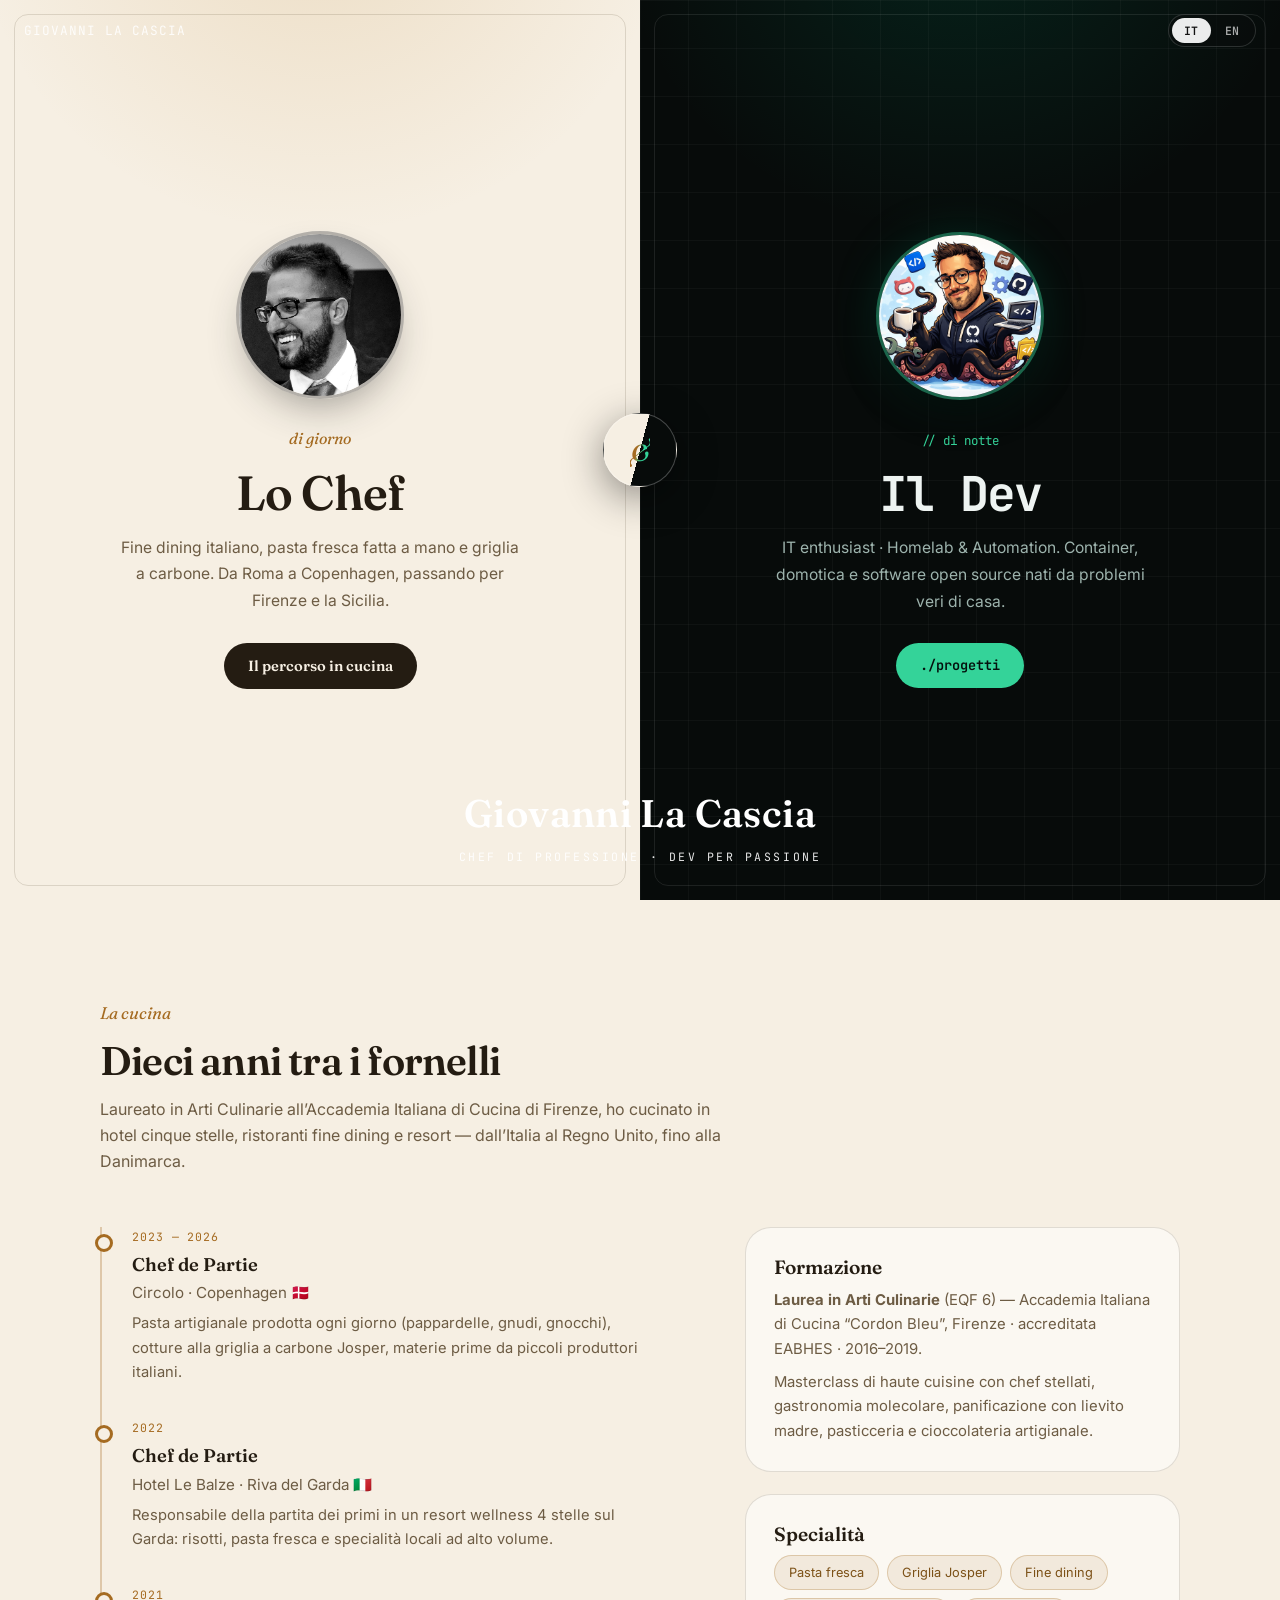
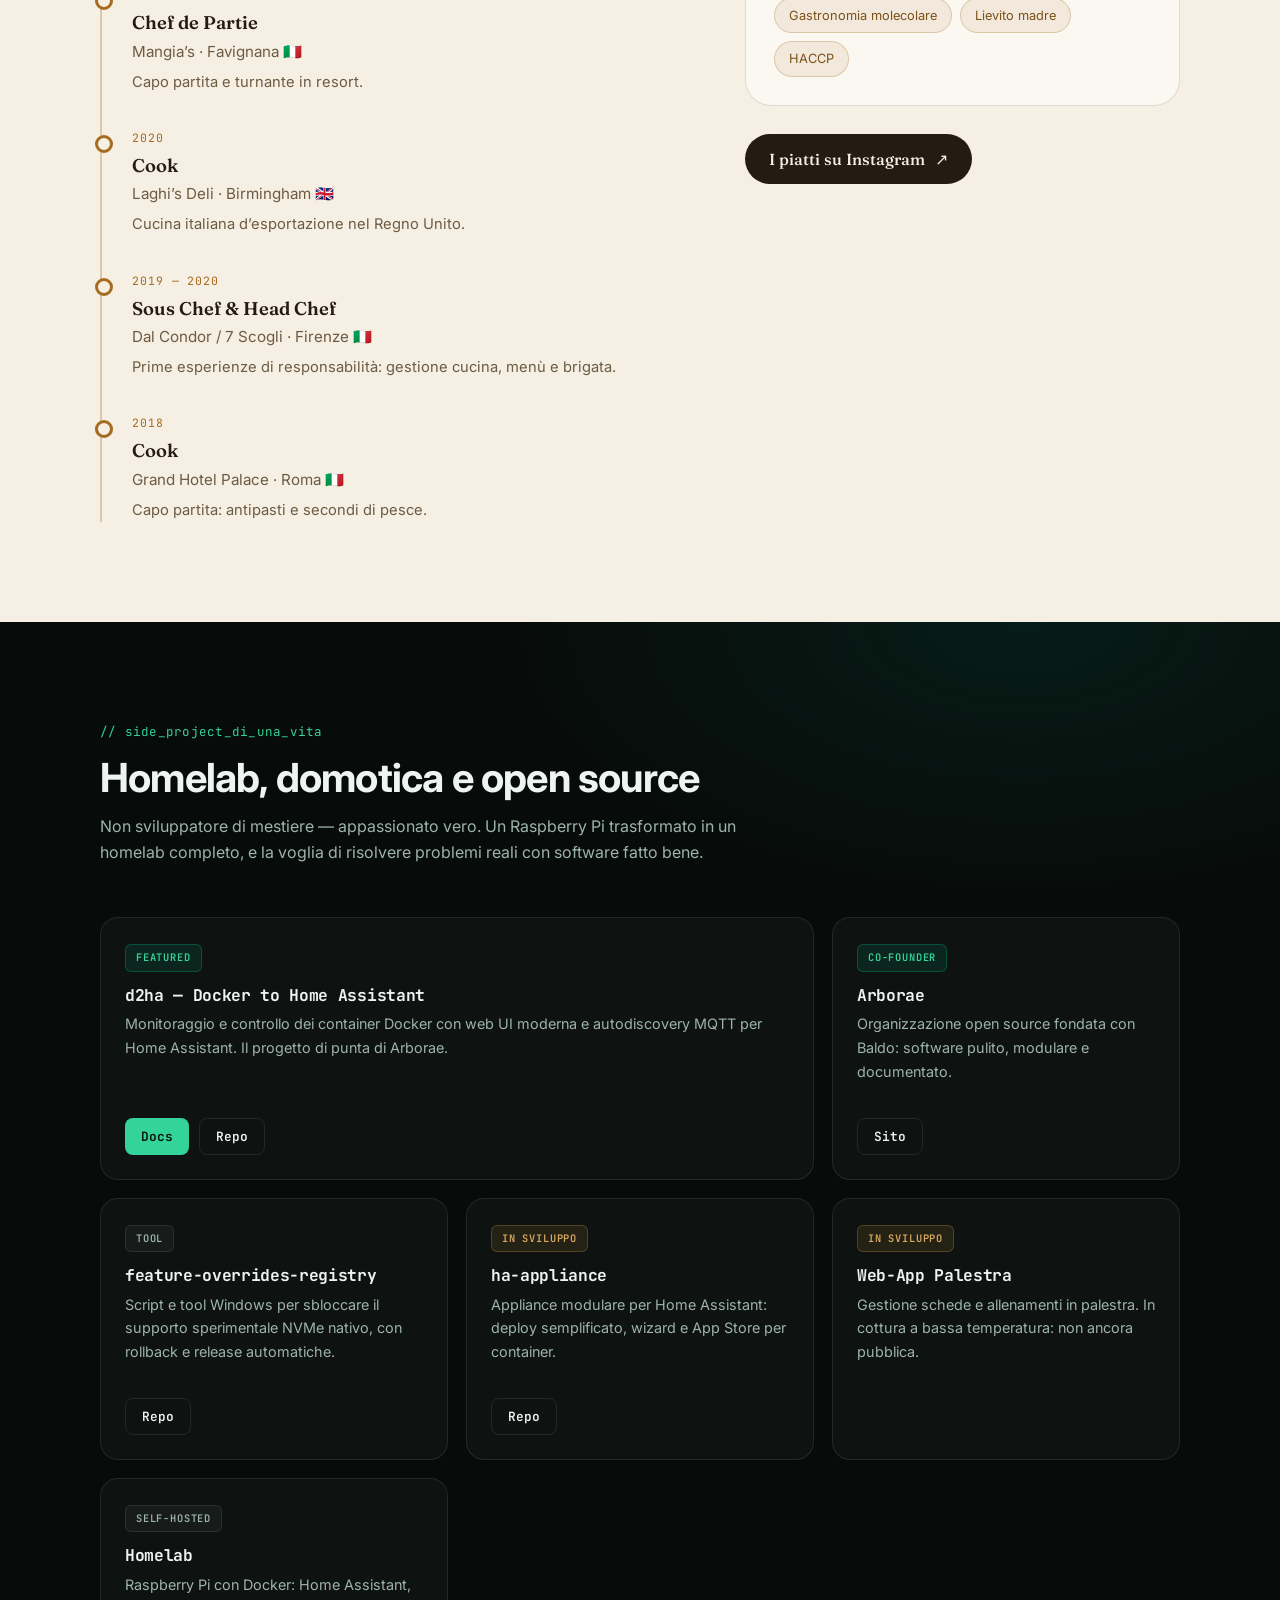
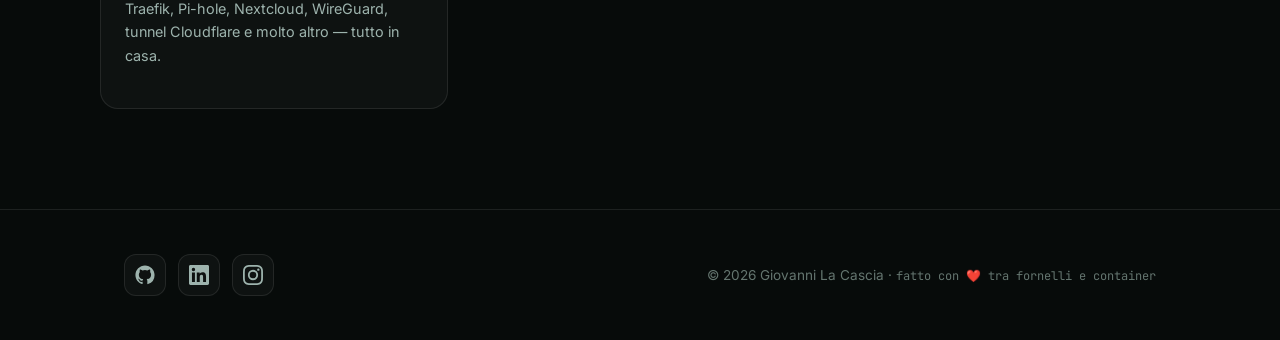
==== index.html @ 2c90cd4e "Pagina personale Chef & Dev: split-screen dual-theme, i18n IT/EN Co-Authored-By: Claude Fable 5 <nor" ====
<!doctype html>
<html lang="it">

<head>
  <meta charset="utf-8" />
  <meta name="viewport" content="width=device-width,initial-scale=1" />
  <meta name="theme-color" content="#070b0a" />
  <meta name="description"
    content="Giovanni La Cascia — Chef & IT enthusiast. Fine dining italiano di giorno, homelab e automazioni di notte." />
  <title>Giovanni La Cascia — Chef & Dev</title>

  <!-- Open Graph -->
  <meta property="og:title" content="Giovanni La Cascia — Chef & Dev" />
  <meta property="og:description" content="Fine dining italiano di giorno, homelab e automazioni di notte." />
  <meta property="og:type" content="website" />
  <meta property="og:url" content="https://giosci1994.github.io/" />

  <link rel="icon" href="assets/favicon.svg" type="image/svg+xml" />
  <link rel="preconnect" href="https://fonts.googleapis.com">
  <link rel="preconnect" href="https://fonts.gstatic.com" crossorigin>
  <link
    href="https://fonts.googleapis.com/css2?family=Fraunces:ital,wght@0,500;0,600;1,400;1,500&family=Inter:wght@400;500;600&family=JetBrains+Mono:wght@400;600;700&display=swap"
    rel="stylesheet">
  <link rel="stylesheet" href="style.css" />
</head>

<body>
  <header class="topbar">
    <span class="name">Giovanni La Cascia</span>
    <div class="lang-switch" role="group" aria-label="Language">
      <button id="lang-it" class="active" aria-label="Italiano">IT</button>
      <button id="lang-en" aria-label="English">EN</button>
    </div>
  </header>

  <!-- ============ Hero split ============ -->
  <section class="split" id="top">
    <div class="side side-chef">
      <div class="side-inner">
        <span class="side-name-mobile">Giovanni La Cascia</span>
        <img class="portrait" src="assets/giovanni-chef.png" alt="Giovanni La Cascia — chef" width="168"
          height="168" />
        <span class="side-kicker" data-i18n="chef.kicker">di giorno</span>
        <h2 data-i18n="chef.title">Lo Chef</h2>
        <p class="tagline" data-i18n="chef.tagline">
          Fine dining italiano, pasta fresca fatta a mano e griglia a carbone.
          Da Roma a Copenhagen, passando per Firenze e la Sicilia.
        </p>
        <a class="side-btn" href="#chef" data-i18n="chef.cta">Il percorso in cucina</a>
      </div>
    </div>

    <div class="side side-dev">
      <div class="side-inner">
        <span class="side-name-mobile">Giovanni La Cascia</span>
        <img class="portrait" src="assets/giovanni-dev.png" alt="Avatar dev di Giovanni La Cascia" width="168"
          height="168" />
        <span class="side-kicker" data-i18n="dev.kicker">// di notte</span>
        <h2 data-i18n="dev.title">Il Dev</h2>
        <p class="tagline" data-i18n="dev.tagline">
          IT enthusiast · Homelab &amp; Automation. Container, domotica e
          software open source nati da problemi veri di casa.
        </p>
        <a class="side-btn" href="#dev" data-i18n="dev.cta">./progetti</a>
      </div>
    </div>

    <div class="hero-center" aria-hidden="true">
      <div class="amp"><span>&amp;</span></div>
    </div>

    <div class="hero-name" aria-hidden="true">
      <span class="full">Giovanni La Cascia</span>
      <span class="sub" data-i18n="hero.sub">chef di professione · dev per passione</span>
    </div>
  </section>

  <!-- ============ Chef section ============ -->
  <section id="chef" class="chef-zone">
    <div class="container section">
      <div class="section-head reveal">
        <span class="chef-kicker" data-i18n="chef.s.kicker">La cucina</span>
        <h2 data-i18n="chef.s.title">Dieci anni tra i fornelli</h2>
        <p data-i18n="chef.s.lead">
          Laureato in Arti Culinarie all’Accademia Italiana di Cucina di Firenze, ho
          cucinato in hotel cinque stelle, ristoranti fine dining e resort — dall’Italia
          al Regno Unito, fino alla Danimarca.
        </p>
      </div>

      <div class="chef-grid">
        <ol class="timeline">
          <li class="reveal">
            <span class="t-period">2023 — 2026</span>
            <div class="t-role">Chef de Partie</div>
            <div class="t-place">Circolo · Copenhagen 🇩🇰</div>
            <p class="t-desc" data-i18n="chef.t1">
              Pasta artigianale prodotta ogni giorno (pappardelle, gnudi, gnocchi), cotture
              alla griglia a carbone Josper, materie prime da piccoli produttori italiani.
            </p>
          </li>
          <li class="reveal">
            <span class="t-period">2022</span>
            <div class="t-role">Chef de Partie</div>
            <div class="t-place">Hotel Le Balze · Riva del Garda 🇮🇹</div>
            <p class="t-desc" data-i18n="chef.t2">
              Responsabile della partita dei primi in un resort wellness 4 stelle sul Garda:
              risotti, pasta fresca e specialità locali ad alto volume.
            </p>
          </li>
          <li class="reveal">
            <span class="t-period">2021</span>
            <div class="t-role">Chef de Partie</div>
            <div class="t-place">Mangia’s · Favignana 🇮🇹</div>
            <p class="t-desc" data-i18n="chef.t3">Capo partita e turnante in resort.</p>
          </li>
          <li class="reveal">
            <span class="t-period">2020</span>
            <div class="t-role">Cook</div>
            <div class="t-place">Laghi’s Deli · Birmingham 🇬🇧</div>
            <p class="t-desc" data-i18n="chef.t4">Cucina italiana d’esportazione nel Regno Unito.</p>
          </li>
          <li class="reveal">
            <span class="t-period">2019 — 2020</span>
            <div class="t-role">Sous Chef &amp; Head Chef</div>
            <div class="t-place">Dal Condor / 7 Scogli · Firenze 🇮🇹</div>
            <p class="t-desc" data-i18n="chef.t5">
              Prime esperienze di responsabilità: gestione cucina, menù e brigata.
            </p>
          </li>
          <li class="reveal">
            <span class="t-period">2018</span>
            <div class="t-role">Cook</div>
            <div class="t-place">Grand Hotel Palace · Roma 🇮🇹</div>
            <p class="t-desc" data-i18n="chef.t6">Capo partita: antipasti e secondi di pesce.</p>
          </li>
        </ol>

        <div class="chef-aside">
          <div class="chef-card reveal">
            <h3 data-i18n="chef.edu.title">Formazione</h3>
            <p data-i18n="chef.edu.p1">
              <strong>Laurea in Arti Culinarie</strong> (EQF 6) — Accademia Italiana di
              Cucina “Cordon Bleu”, Firenze · accreditata EABHES · 2016–2019.
            </p>
            <p data-i18n="chef.edu.p2">
              Masterclass di haute cuisine con chef stellati, gastronomia molecolare,
              panificazione con lievito madre, pasticceria e cioccolateria artigianale.
            </p>
          </div>

          <div class="chef-card reveal">
            <h3 data-i18n="chef.spec.title">Specialità</h3>
            <div class="chef-chips">
              <span class="chip" data-i18n="chef.c1">Pasta fresca</span>
              <span class="chip" data-i18n="chef.c2">Griglia Josper</span>
              <span class="chip" data-i18n="chef.c3">Fine dining</span>
              <span class="chip" data-i18n="chef.c4">Gastronomia molecolare</span>
              <span class="chip" data-i18n="chef.c5">Lievito madre</span>
              <span class="chip" data-i18n="chef.c6">HACCP</span>
            </div>
          </div>

          <a class="chef-cta reveal" href="https://www.instagram.com/giovannilacascia/" target="_blank"
            rel="noreferrer">
            <span data-i18n="chef.ig">I piatti su Instagram</span> ↗
          </a>
        </div>
      </div>
    </div>
  </section>

  <!-- ============ Dev section ============ -->
  <section id="dev" class="dev-zone">
    <div class="container section">
      <div class="section-head reveal">
        <span class="dev-kicker">// side_project_di_una_vita</span>
        <h2 data-i18n="dev.s.title">Homelab, domotica e open source</h2>
        <p data-i18n="dev.s.lead">
          Non sviluppatore di mestiere — appassionato vero. Un Raspberry Pi trasformato
          in un homelab completo, e la voglia di risolvere problemi reali con software
          fatto bene.
        </p>
      </div>

      <div class="projects">
        <article class="proj featured reveal">
          <div>
            <span class="p-badge green">Featured</span>
            <h3>d2ha — Docker to Home Assistant</h3>
            <p data-i18n="dev.p1">
              Monitoraggio e controllo dei container Docker con web UI moderna e
              autodiscovery MQTT per Home Assistant. Il progetto di punta di Arborae.
            </p>
          </div>
          <div class="proj-links">
            <a class="dev-btn solid" href="https://arborae.github.io/docker2homeassistant/" target="_blank"
              rel="noreferrer">Docs</a>
            <a class="dev-btn line" href="https://github.com/arborae/docker2homeassistant" target="_blank"
              rel="noreferrer">Repo</a>
          </div>
        </article>

        <article class="proj reveal">
          <div>
            <span class="p-badge green">Co-founder</span>
            <h3>Arborae</h3>
            <p data-i18n="dev.p2">
              Organizzazione open source fondata con Baldo: software pulito, modulare
              e documentato.
            </p>
          </div>
          <div class="proj-links">
            <a class="dev-btn line" href="https://arborae.github.io/" target="_blank" rel="noreferrer">Sito</a>
          </div>
        </article>

        <article class="proj reveal">
          <div>
            <span class="p-badge grey">Tool</span>
            <h3>feature-overrides-registry</h3>
            <p data-i18n="dev.p3">
              Script e tool Windows per sbloccare il supporto sperimentale NVMe nativo,
              con rollback e release automatiche.
            </p>
          </div>
          <div class="proj-links">
            <a class="dev-btn line" href="https://github.com/giosci1994/feature-overrides-registry" target="_blank"
              rel="noreferrer">Repo</a>
          </div>
        </article>

        <article class="proj reveal">
          <div>
            <span class="p-badge wip" data-i18n="dev.wip">In sviluppo</span>
            <h3>ha-appliance</h3>
            <p data-i18n="dev.p4">
              Appliance modulare per Home Assistant: deploy semplificato, wizard e App
              Store per container.
            </p>
          </div>
          <div class="proj-links">
            <a class="dev-btn line" href="https://github.com/arborae/ha-appliance" target="_blank"
              rel="noreferrer">Repo</a>
          </div>
        </article>

        <article class="proj reveal">
          <div>
            <span class="p-badge wip" data-i18n="dev.wip2">In sviluppo</span>
            <h3 data-i18n="dev.p5.title">Web-App Palestra</h3>
            <p data-i18n="dev.p5">
              Gestione schede e allenamenti in palestra. In cottura a bassa temperatura:
              non ancora pubblica.
            </p>
          </div>
        </article>

        <article class="proj reveal">
          <div>
            <span class="p-badge grey">Self-hosted</span>
            <h3>Homelab</h3>
            <p data-i18n="dev.p6">
              Raspberry Pi con Docker: Home Assistant, Traefik, Pi-hole, Nextcloud,
              WireGuard, tunnel Cloudflare e molto altro — tutto in casa.
            </p>
          </div>
        </article>
      </div>
    </div>
  </section>

  <!-- ============ Footer ============ -->
  <footer class="footer">
    <div class="container footer-inner">
      <div class="socials">
        <a class="social" href="https://github.com/giosci1994" target="_blank" rel="noreferrer" aria-label="GitHub">
          <svg viewBox="0 0 24 24" xmlns="http://www.w3.org/2000/svg">
            <path
              d="M12 .5C5.65.5.5 5.65.5 12c0 5.08 3.29 9.39 7.86 10.91.58.11.79-.25.79-.55 0-.27-.01-1.17-.02-2.12-3.2.7-3.88-1.36-3.88-1.36-.52-1.33-1.28-1.68-1.28-1.68-1.04-.71.08-.7.08-.7 1.15.08 1.76 1.18 1.76 1.18 1.03 1.76 2.69 1.25 3.35.96.1-.75.4-1.25.72-1.54-2.55-.29-5.24-1.28-5.24-5.68 0-1.26.45-2.28 1.18-3.09-.12-.29-.51-1.46.11-3.05 0 0 .96-.31 3.16 1.18a11 11 0 0 1 5.76 0c2.19-1.49 3.15-1.18 3.15-1.18.63 1.59.23 2.76.12 3.05.74.81 1.18 1.83 1.18 3.09 0 4.41-2.69 5.38-5.26 5.66.41.36.78 1.06.78 2.14 0 1.55-.01 2.79-.01 3.17 0 .31.21.67.8.55A11.51 11.51 0 0 0 23.5 12C23.5 5.65 18.35.5 12 .5Z" />
          </svg>
        </a>
        <a class="social" href="https://www.linkedin.com/in/giovannilacascia/" target="_blank" rel="noreferrer"
          aria-label="LinkedIn">
          <svg viewBox="0 0 24 24" xmlns="http://www.w3.org/2000/svg">
            <path
              d="M20.45 20.45h-3.55v-5.57c0-1.33-.03-3.04-1.85-3.04-1.86 0-2.14 1.45-2.14 2.94v5.67H9.35V9h3.41v1.56h.05c.48-.9 1.64-1.85 3.37-1.85 3.6 0 4.27 2.37 4.27 5.46v6.28ZM5.34 7.43a2.06 2.06 0 1 1 0-4.12 2.06 2.06 0 0 1 0 4.12ZM7.12 20.45H3.56V9h3.56v11.45ZM22.22 0H1.77C.79 0 0 .77 0 1.72v20.55C0 23.23.79 24 1.77 24h20.45c.98 0 1.78-.77 1.78-1.73V1.72C24 .77 23.2 0 22.22 0Z" />
          </svg>
        </a>
        <a class="social" href="https://www.instagram.com/giovannilacascia/" target="_blank" rel="noreferrer"
          aria-label="Instagram">
          <svg viewBox="0 0 24 24" xmlns="http://www.w3.org/2000/svg">
            <path
              d="M12 2.16c3.2 0 3.58.01 4.85.07 1.17.05 1.8.25 2.23.41.56.22.96.48 1.38.9.42.42.68.82.9 1.38.16.42.36 1.06.41 2.23.06 1.27.07 1.65.07 4.85s-.01 3.58-.07 4.85c-.05 1.17-.25 1.8-.41 2.23-.22.56-.48.96-.9 1.38-.42.42-.82.68-1.38.9-.42.16-1.06.36-2.23.41-1.27.06-1.65.07-4.85.07s-3.58-.01-4.85-.07c-1.17-.05-1.8-.25-2.23-.41a3.72 3.72 0 0 1-1.38-.9 3.72 3.72 0 0 1-.9-1.38c-.16-.42-.36-1.06-.41-2.23-.06-1.27-.07-1.65-.07-4.85s.01-3.58.07-4.85c.05-1.17.25-1.8.41-2.23.22-.56.48-.96.9-1.38.42-.42.82-.68 1.38-.9.42-.16 1.06-.36 2.23-.41 1.27-.06 1.65-.07 4.85-.07M12 0C8.74 0 8.33.01 7.05.07 5.78.13 4.9.33 4.14.63a5.88 5.88 0 0 0-2.13 1.38A5.88 5.88 0 0 0 .63 4.14C.33 4.9.13 5.78.07 7.05.01 8.33 0 8.74 0 12s.01 3.67.07 4.95c.06 1.27.26 2.15.56 2.91.31.79.72 1.46 1.38 2.13a5.88 5.88 0 0 0 2.13 1.38c.76.3 1.64.5 2.91.56C8.33 23.99 8.74 24 12 24s3.67-.01 4.95-.07c1.27-.06 2.15-.26 2.91-.56a5.88 5.88 0 0 0 2.13-1.38 5.88 5.88 0 0 0 1.38-2.13c.3-.76.5-1.64.56-2.91.06-1.28.07-1.69.07-4.95s-.01-3.67-.07-4.95c-.06-1.27-.26-2.15-.56-2.91a5.88 5.88 0 0 0-1.38-2.13A5.88 5.88 0 0 0 19.86.63c-.76-.3-1.64-.5-2.91-.56C15.67.01 15.26 0 12 0Zm0 5.84a6.16 6.16 0 1 0 0 12.32 6.16 6.16 0 0 0 0-12.32ZM12 16a4 4 0 1 1 0-8 4 4 0 0 1 0 8Zm7.85-10.4a1.44 1.44 0 1 1-2.88 0 1.44 1.44 0 0 1 2.88 0Z" />
          </svg>
        </a>
      </div>
      <div class="footer-note">
        <span>© <span id="year">2026</span> Giovanni La Cascia · </span>
        <span class="mono" data-i18n="footer.note">fatto con ❤️ tra fornelli e container</span>
      </div>
    </div>
  </footer>

  <script>
    // ---------- i18n ----------
    const I18N = {
      it: {
        'chef.kicker': 'di giorno',
        'chef.title': 'Lo Chef',
        'chef.tagline': 'Fine dining italiano, pasta fresca fatta a mano e griglia a carbone. Da Roma a Copenhagen, passando per Firenze e la Sicilia.',
        'chef.cta': 'Il percorso in cucina',
        'dev.kicker': '// di notte',
        'dev.title': 'Il Dev',
        'dev.tagline': 'IT enthusiast · Homelab & Automation. Container, domotica e software open source nati da problemi veri di casa.',
        'dev.cta': './progetti',
        'hero.sub': 'chef di professione · dev per passione',
        'chef.s.kicker': 'La cucina',
        'chef.s.title': 'Dieci anni tra i fornelli',
        'chef.s.lead': 'Laureato in Arti Culinarie all’Accademia Italiana di Cucina di Firenze, ho cucinato in hotel cinque stelle, ristoranti fine dining e resort — dall’Italia al Regno Unito, fino alla Danimarca.',
        'chef.t1': 'Pasta artigianale prodotta ogni giorno (pappardelle, gnudi, gnocchi), cotture alla griglia a carbone Josper, materie prime da piccoli produttori italiani.',
        'chef.t2': 'Responsabile della partita dei primi in un resort wellness 4 stelle sul Garda: risotti, pasta fresca e specialità locali ad alto volume.',
        'chef.t3': 'Capo partita e turnante in resort.',
        'chef.t4': 'Cucina italiana d’esportazione nel Regno Unito.',
        'chef.t5': 'Prime esperienze di responsabilità: gestione cucina, menù e brigata.',
        'chef.t6': 'Capo partita: antipasti e secondi di pesce.',
        'chef.edu.title': 'Formazione',
        'chef.edu.p1': '<strong>Laurea in Arti Culinarie</strong> (EQF 6) — Accademia Italiana di Cucina “Cordon Bleu”, Firenze · accreditata EABHES · 2016–2019.',
        'chef.edu.p2': 'Masterclass di haute cuisine con chef stellati, gastronomia molecolare, panificazione con lievito madre, pasticceria e cioccolateria artigianale.',
        'chef.spec.title': 'Specialità',
        'chef.c1': 'Pasta fresca', 'chef.c2': 'Griglia Josper', 'chef.c3': 'Fine dining',
        'chef.c4': 'Gastronomia molecolare', 'chef.c5': 'Lievito madre', 'chef.c6': 'HACCP',
        'chef.ig': 'I piatti su Instagram',
        'dev.s.title': 'Homelab, domotica e open source',
        'dev.s.lead': 'Non sviluppatore di mestiere — appassionato vero. Un Raspberry Pi trasformato in un homelab completo, e la voglia di risolvere problemi reali con software fatto bene.',
        'dev.p1': 'Monitoraggio e controllo dei container Docker con web UI moderna e autodiscovery MQTT per Home Assistant. Il progetto di punta di Arborae.',
        'dev.p2': 'Organizzazione open source fondata con Baldo: software pulito, modulare e documentato.',
        'dev.p3': 'Script e tool Windows per sbloccare il supporto sperimentale NVMe nativo, con rollback e release automatiche.',
        'dev.p4': 'Appliance modulare per Home Assistant: deploy semplificato, wizard e App Store per container.',
        'dev.wip': 'In sviluppo', 'dev.wip2': 'In sviluppo',
        'dev.p5.title': 'Web-App Palestra',
        'dev.p5': 'Gestione schede e allenamenti in palestra. In cottura a bassa temperatura: non ancora pubblica.',
        'dev.p6': 'Raspberry Pi con Docker: Home Assistant, Traefik, Pi-hole, Nextcloud, WireGuard, tunnel Cloudflare e molto altro — tutto in casa.',
        'footer.note': 'fatto con ❤️ tra fornelli e container',
        '_meta.title': 'Giovanni La Cascia — Chef & Dev',
        '_meta.desc': 'Giovanni La Cascia — Chef & IT enthusiast. Fine dining italiano di giorno, homelab e automazioni di notte.'
      },
      en: {
        'chef.kicker': 'by day',
        'chef.title': 'The Chef',
        'chef.tagline': 'Italian fine dining, handmade fresh pasta and charcoal grilling. From Rome to Copenhagen, via Florence and Sicily.',
        'chef.cta': 'My journey in the kitchen',
        'dev.kicker': '// by night',
        'dev.title': 'The Dev',
        'dev.tagline': 'IT enthusiast · Homelab & Automation. Containers, home automation and open-source software born from real household problems.',
        'dev.cta': './projects',
        'hero.sub': 'chef by trade · dev by passion',
        'chef.s.kicker': 'The kitchen',
        'chef.s.title': 'Ten years behind the stove',
        'chef.s.lead': 'With a Bachelor’s in Culinary Arts from the Italian Culinary Academy in Florence, I have cooked in five-star hotels, fine dining restaurants and resorts — across Italy, the UK and Denmark.',
        'chef.t1': 'Artisanal pasta made daily (pappardelle, gnudi, gnocchi), Josper charcoal grill cooking, ingredients from small Italian producers.',
        'chef.t2': 'Ran the primi piatti station at a 4-star wellness resort on Lake Garda: risottos, fresh pasta and local specialities at high volume.',
        'chef.t3': 'Chef de partie and tournant at a resort.',
        'chef.t4': 'Italian cuisine abroad, in the UK.',
        'chef.t5': 'First leadership roles: running the kitchen, menus and brigade.',
        'chef.t6': 'Station chef: appetizers and fish mains.',
        'chef.edu.title': 'Education',
        'chef.edu.p1': '<strong>Bachelor’s Degree in Culinary Arts</strong> (EQF 6) — Italian Culinary Academy “Cordon Bleu”, Florence · EABHES accredited · 2016–2019.',
        'chef.edu.p2': 'Haute cuisine masterclasses with Michelin-starred chefs, molecular gastronomy, sourdough baking, pastry and artisanal chocolaterie.',
        'chef.spec.title': 'Specialities',
        'chef.c1': 'Fresh pasta', 'chef.c2': 'Josper grill', 'chef.c3': 'Fine dining',
        'chef.c4': 'Molecular gastronomy', 'chef.c5': 'Sourdough', 'chef.c6': 'HACCP',
        'chef.ig': 'My dishes on Instagram',
        'dev.s.title': 'Homelab, home automation & open source',
        'dev.s.lead': 'Not a developer by trade — a true enthusiast. A Raspberry Pi turned into a full homelab, and the urge to solve real problems with well-crafted software.',
        'dev.p1': 'Monitor and control Docker containers with a modern web UI and MQTT autodiscovery for Home Assistant. Arborae’s flagship project.',
        'dev.p2': 'Open-source organization founded with Baldo: clean, modular, documented software.',
        'dev.p3': 'Windows scripts and tools to unlock experimental native NVMe support, with rollback and automated releases.',
        'dev.p4': 'Modular appliance for Home Assistant: simplified deploys, wizards and a container App Store.',
        'dev.wip': 'In progress', 'dev.wip2': 'In progress',
        'dev.p5.title': 'Gym Web-App',
        'dev.p5': 'Workout plans and training management. Slow-cooking sous-vide: not public yet.',
        'dev.p6': 'Raspberry Pi running Docker: Home Assistant, Traefik, Pi-hole, Nextcloud, WireGuard, Cloudflare tunnels and much more — all self-hosted.',
        'footer.note': 'made with ❤️ between stoves and containers',
        '_meta.title': 'Giovanni La Cascia — Chef & Dev',
        '_meta.desc': 'Giovanni La Cascia — Chef & IT enthusiast. Italian fine dining by day, homelab and automation by night.'
      }
    };

    const htmlKeys = new Set(['chef.edu.p1', 'chef.edu.p2']);

    function setLang(lang) {
      const dict = I18N[lang] || I18N.it;
      document.documentElement.lang = lang;
      document.querySelectorAll('[data-i18n]').forEach(el => {
        const key = el.getAttribute('data-i18n');
        if (!(key in dict)) return;
        if (htmlKeys.has(key)) el.innerHTML = dict[key];
        else el.textContent = dict[key];
      });
      document.title = dict['_meta.title'];
      const md = document.querySelector('meta[name="description"]');
      if (md) md.setAttribute('content', dict['_meta.desc']);
      document.getElementById('lang-it').classList.toggle('active', lang === 'it');
      document.getElementById('lang-en').classList.toggle('active', lang === 'en');
      try { localStorage.setItem('lang', lang); } catch (e) { }
    }

    document.getElementById('lang-it').addEventListener('click', () => setLang('it'));
    document.getElementById('lang-en').addEventListener('click', () => setLang('en'));

    let saved = null;
    try { saved = localStorage.getItem('lang'); } catch (e) { }
    if (saved === 'en') setLang('en');

    // ---------- misc ----------
    document.getElementById('year').textContent = new Date().getFullYear();

    const reduceMotion = window.matchMedia('(prefers-reduced-motion: reduce)').matches;
    const reveals = document.querySelectorAll('.reveal');

    if (reduceMotion || !('IntersectionObserver' in window)) {
      reveals.forEach(el => el.classList.add('visible'));
    } else {
      const io = new IntersectionObserver((entries) => {
        entries.forEach(entry => {
          if (entry.isIntersecting) {
            entry.target.classList.add('visible');
            io.unobserve(entry.target);
          }
        });
      }, { threshold: 0.12 });
      reveals.forEach(el => io.observe(el));
    }
  </script>
</body>

</html>
---- style.css ----
/* Giovanni La Cascia — Chef & Dev
   Split-personality landing. HTML + CSS, zero build step.
*/

:root {
  /* Dev side — coerente con Arborae */
  --dark: #070b0a;
  --dark-soft: #0d1312;
  --dark-border: rgba(255, 255, 255, 0.09);
  --dark-text: #eef4f2;
  --dark-muted: #9db3ad;
  --green: #34d399;
  --teal: #5fb3a6;

  /* Chef side — caldo, carta e ambra */
  --paper: #f6efe3;
  --paper-soft: #efe5d3;
  --paper-border: rgba(60, 42, 20, 0.14);
  --ink: #241c12;
  --ink-muted: #6d5c44;
  --amber: #a56b21;
  --amber-soft: #c4903f;

  --font-serif: 'Fraunces', Georgia, serif;
  --font-sans: 'Inter', -apple-system, BlinkMacSystemFont, 'Segoe UI', Roboto, sans-serif;
  --font-mono: 'JetBrains Mono', 'SFMono-Regular', Consolas, monospace;

  --radius: 18px;
  --radius-lg: 26px;
}

* { box-sizing: border-box; }

html { scroll-behavior: smooth; }

body {
  margin: 0;
  font-family: var(--font-sans);
  background: var(--dark);
  color: var(--dark-text);
  line-height: 1.65;
  overflow-x: hidden;
  -webkit-font-smoothing: antialiased;
}

img { max-width: 100%; }

a { color: inherit; text-decoration: none; }

p { margin: 0 0 16px; }

h1, h2, h3, h4 { margin: 0; line-height: 1.15; }

.container {
  max-width: 1080px;
  margin: 0 auto;
  padding: 0 24px;
}

/* ============ Top bar ============ */
.topbar {
  position: fixed;
  top: 0;
  left: 0;
  right: 0;
  z-index: 100;
  display: flex;
  align-items: center;
  justify-content: space-between;
  padding: 14px 24px;
  pointer-events: none;
}

.topbar > * { pointer-events: auto; }

.topbar .name {
  font-family: var(--font-mono);
  font-size: 0.8rem;
  letter-spacing: 0.08em;
  text-transform: uppercase;
  color: rgba(255, 255, 255, 0.85);
  mix-blend-mode: difference;
}

.lang-switch {
  display: flex;
  gap: 2px;
  padding: 3px;
  border-radius: 999px;
  background: rgba(10, 14, 13, 0.55);
  backdrop-filter: blur(10px);
  -webkit-backdrop-filter: blur(10px);
  border: 1px solid rgba(255, 255, 255, 0.15);
}

.lang-switch button {
  font-family: var(--font-mono);
  font-size: 0.72rem;
  font-weight: 600;
  letter-spacing: 0.05em;
  padding: 5px 12px;
  border: none;
  border-radius: 999px;
  background: transparent;
  color: rgba(255, 255, 255, 0.65);
  cursor: pointer;
  transition: background 0.2s, color 0.2s;
}

.lang-switch button.active {
  background: rgba(255, 255, 255, 0.92);
  color: #111;
}

/* ============ Hero split ============ */
.split {
  display: flex;
  min-height: 100vh;
  position: relative;
}

.side {
  flex: 1;
  display: flex;
  align-items: center;
  justify-content: center;
  padding: 90px 40px 70px;
  position: relative;
  overflow: hidden;
  transition: flex 0.55s cubic-bezier(0.4, 0, 0.2, 1);
}

@media (hover: hover) {
  .side:hover { flex: 1.28; }
}

.side-inner {
  max-width: 400px;
  text-align: center;
  position: relative;
  z-index: 2;
}

/* Chef half */
.side-chef {
  background:
    radial-gradient(ellipse 90% 60% at 50% -10%, rgba(196, 144, 63, 0.18), transparent 60%),
    var(--paper);
  color: var(--ink);
}

.side-chef::after {
  content: '';
  position: absolute;
  inset: 14px;
  border: 1px solid var(--paper-border);
  border-radius: 14px;
  pointer-events: none;
}

/* Dev half */
.side-dev {
  background:
    radial-gradient(ellipse 90% 60% at 50% -10%, rgba(0, 181, 133, 0.14), transparent 60%),
    var(--dark);
  color: var(--dark-text);
}

.side-dev::before {
  content: '';
  position: absolute;
  inset: 0;
  background-image:
    linear-gradient(rgba(255, 255, 255, 0.03) 1px, transparent 1px),
    linear-gradient(90deg, rgba(255, 255, 255, 0.03) 1px, transparent 1px);
  background-size: 48px 48px;
  pointer-events: none;
}

.side-dev::after {
  content: '';
  position: absolute;
  inset: 14px;
  border: 1px solid var(--dark-border);
  border-radius: 14px;
  pointer-events: none;
}

/* Portraits */
.portrait {
  width: 168px;
  height: 168px;
  border-radius: 50%;
  object-fit: cover;
  display: block;
  margin: 0 auto 26px;
}

.side-chef .portrait {
  border: 3px solid rgba(165, 107, 33, 0.5);
  box-shadow: 0 18px 40px -14px rgba(60, 40, 10, 0.45);
  filter: grayscale(1) contrast(1.05);
}

.side-dev .portrait {
  border: 3px solid rgba(52, 211, 153, 0.45);
  box-shadow: 0 18px 40px -14px rgba(0, 0, 0, 0.7), 0 0 60px -20px rgba(0, 181, 133, 0.4);
}

.side-kicker {
  display: inline-block;
  margin-bottom: 14px;
}

.side-chef .side-kicker {
  font-family: var(--font-serif);
  font-style: italic;
  font-size: 1rem;
  color: var(--amber);
}

.side-dev .side-kicker {
  font-family: var(--font-mono);
  font-size: 0.78rem;
  color: var(--green);
}

.side h2 {
  font-size: clamp(2.1rem, 4vw, 3rem);
  letter-spacing: -0.02em;
  margin-bottom: 14px;
}

.side-chef h2 { font-family: var(--font-serif); font-weight: 600; }

.side-dev h2 { font-family: var(--font-mono); font-weight: 700; letter-spacing: -0.04em; }

.side .tagline {
  font-size: 0.98rem;
  margin-bottom: 28px;
  line-height: 1.7;
}

.side-chef .tagline { color: var(--ink-muted); }
.side-dev .tagline { color: var(--dark-muted); }

/* Side buttons */
.side-btn {
  display: inline-flex;
  align-items: center;
  gap: 8px;
  padding: 11px 24px;
  border-radius: 999px;
  font-weight: 600;
  font-size: 0.92rem;
  transition: transform 0.25s, box-shadow 0.25s, background 0.25s;
}

.side-chef .side-btn {
  background: var(--ink);
  color: var(--paper);
  font-family: var(--font-serif);
}

.side-chef .side-btn:hover {
  transform: translateY(-2px);
  box-shadow: 0 10px 26px -8px rgba(36, 28, 18, 0.5);
}

.side-dev .side-btn {
  background: var(--green);
  color: #04110d;
  font-family: var(--font-mono);
  font-size: 0.85rem;
}

.side-dev .side-btn:hover {
  transform: translateY(-2px);
  box-shadow: 0 10px 30px -8px rgba(52, 211, 153, 0.5);
}

/* Center medallion */
.hero-center {
  position: absolute;
  left: 50%;
  top: 50%;
  transform: translate(-50%, -50%);
  z-index: 10;
  display: flex;
  flex-direction: column;
  align-items: center;
  gap: 0;
  pointer-events: none;
}

.amp {
  width: 74px;
  height: 74px;
  border-radius: 50%;
  display: flex;
  align-items: center;
  justify-content: center;
  font-family: var(--font-serif);
  font-style: italic;
  font-size: 1.9rem;
  background: linear-gradient(105deg, var(--paper) 50%, var(--dark) 50%);
  border: 1px solid rgba(255, 255, 255, 0.25);
  box-shadow: 0 10px 40px rgba(0, 0, 0, 0.45);
}

.amp span {
  background: linear-gradient(105deg, var(--amber) 40%, var(--green) 60%);
  -webkit-background-clip: text;
  background-clip: text;
  color: transparent;
}

/* Hero name (big, spanning) */
.hero-name {
  position: absolute;
  left: 0;
  right: 0;
  bottom: 34px;
  text-align: center;
  z-index: 9;
  pointer-events: none;
}

.hero-name .full {
  font-family: var(--font-serif);
  font-weight: 600;
  font-size: clamp(1.5rem, 3.4vw, 2.4rem);
  letter-spacing: 0.01em;
  color: #fff;
  mix-blend-mode: difference;
}

.hero-name .sub {
  display: block;
  margin-top: 2px;
  font-family: var(--font-mono);
  font-size: 0.72rem;
  letter-spacing: 0.22em;
  text-transform: uppercase;
  color: #fff;
  opacity: 0.9;
  mix-blend-mode: difference;
}

/* ============ Sections ============ */
.section { padding: 100px 0; }

.section-head { max-width: 640px; margin-bottom: 52px; }

.section-head h2 {
  font-size: clamp(1.8rem, 3.4vw, 2.5rem);
  letter-spacing: -0.02em;
  margin-bottom: 12px;
}

/* ---- Chef section (light/warm) ---- */
.chef-zone {
  background: var(--paper);
  color: var(--ink);
}

.chef-zone .section-head h2 { font-family: var(--font-serif); font-weight: 600; }

.chef-kicker {
  font-family: var(--font-serif);
  font-style: italic;
  color: var(--amber);
  font-size: 1.05rem;
  display: block;
  margin-bottom: 10px;
}

.chef-zone .section-head p { color: var(--ink-muted); }

/* Timeline */
.timeline {
  position: relative;
  margin: 0;
  padding: 0 0 0 30px;
  list-style: none;
  border-left: 2px solid rgba(165, 107, 33, 0.3);
}

.timeline li {
  position: relative;
  padding-bottom: 34px;
}

.timeline li:last-child { padding-bottom: 0; }

.timeline li::before {
  content: '';
  position: absolute;
  left: -37px;
  top: 7px;
  width: 12px;
  height: 12px;
  border-radius: 50%;
  background: var(--paper);
  border: 3px solid var(--amber);
}

.t-period {
  font-family: var(--font-mono);
  font-size: 0.72rem;
  letter-spacing: 0.08em;
  text-transform: uppercase;
  color: var(--amber);
  display: block;
  margin-bottom: 4px;
}

.t-role {
  font-family: var(--font-serif);
  font-weight: 600;
  font-size: 1.15rem;
}

.t-place { color: var(--ink-muted); font-size: 0.95rem; }

.t-desc {
  color: var(--ink-muted);
  font-size: 0.92rem;
  margin: 6px 0 0;
  max-width: 520px;
}

/* Chef layout: timeline + aside */
.chef-grid {
  display: grid;
  grid-template-columns: 1.15fr 0.85fr;
  gap: 56px;
  align-items: start;
}

.chef-aside { display: flex; flex-direction: column; gap: 22px; }

.chef-card {
  background: rgba(255, 255, 255, 0.55);
  border: 1px solid var(--paper-border);
  border-radius: var(--radius-lg);
  padding: 28px;
}

.chef-card h3 {
  font-family: var(--font-serif);
  font-weight: 600;
  font-size: 1.2rem;
  margin-bottom: 10px;
}

.chef-card p { color: var(--ink-muted); font-size: 0.93rem; margin-bottom: 8px; }
.chef-card p:last-child { margin-bottom: 0; }

.chef-chips { display: flex; flex-wrap: wrap; gap: 8px; }

.chip {
  font-size: 0.8rem;
  padding: 6px 14px;
  border-radius: 999px;
  background: rgba(165, 107, 33, 0.1);
  border: 1px solid rgba(165, 107, 33, 0.28);
  color: #7c5117;
}

.chef-cta {
  display: inline-flex;
  align-items: center;
  gap: 10px;
  margin-top: 6px;
  padding: 12px 24px;
  border-radius: 999px;
  background: var(--ink);
  color: var(--paper);
  font-family: var(--font-serif);
  font-weight: 500;
  align-self: flex-start;
  transition: transform 0.25s, box-shadow 0.25s;
}

.chef-cta:hover {
  transform: translateY(-2px);
  box-shadow: 0 10px 26px -8px rgba(36, 28, 18, 0.5);
}

/* ---- Dev section (dark) ---- */
.dev-zone {
  background:
    radial-gradient(ellipse 70% 40% at 80% 0%, rgba(0, 181, 133, 0.1), transparent 60%),
    var(--dark);
  color: var(--dark-text);
}

.dev-kicker {
  font-family: var(--font-mono);
  font-size: 0.78rem;
  letter-spacing: 0.1em;
  color: var(--green);
  display: block;
  margin-bottom: 12px;
}

.dev-zone .section-head p { color: var(--dark-muted); }

.projects {
  display: grid;
  grid-template-columns: repeat(3, 1fr);
  gap: 18px;
}

.proj {
  background: rgba(255, 255, 255, 0.03);
  border: 1px solid var(--dark-border);
  border-radius: var(--radius);
  padding: 24px;
  display: flex;
  flex-direction: column;
  justify-content: space-between;
  transition: border-color 0.3s, background 0.3s, transform 0.3s;
}

.proj:hover {
  background: rgba(255, 255, 255, 0.055);
  border-color: rgba(95, 179, 166, 0.4);
  transform: translateY(-4px);
}

.proj.featured { grid-column: span 2; }

.proj h3 {
  font-family: var(--font-mono);
  font-size: 1.02rem;
  letter-spacing: -0.02em;
  margin-bottom: 8px;
}

.proj p { color: var(--dark-muted); font-size: 0.9rem; }

.p-badge {
  display: inline-block;
  align-self: flex-start;
  font-family: var(--font-mono);
  font-size: 0.65rem;
  font-weight: 600;
  text-transform: uppercase;
  letter-spacing: 0.08em;
  padding: 4px 10px;
  border-radius: 6px;
  margin-bottom: 14px;
}

.p-badge.green { background: rgba(0, 181, 133, 0.12); color: var(--green); border: 1px solid rgba(0, 181, 133, 0.3); }
.p-badge.wip { background: rgba(196, 144, 63, 0.12); color: #d9a95e; border: 1px solid rgba(196, 144, 63, 0.3); }
.p-badge.grey { background: rgba(255, 255, 255, 0.04); color: var(--dark-muted); border: 1px solid var(--dark-border); }

.proj-links { display: flex; gap: 10px; margin-top: 18px; flex-wrap: wrap; }

.dev-btn {
  display: inline-flex;
  align-items: center;
  gap: 6px;
  padding: 7px 16px;
  border-radius: 8px;
  font-family: var(--font-mono);
  font-size: 0.8rem;
  font-weight: 600;
  transition: transform 0.2s, background 0.2s, border-color 0.2s;
}

.dev-btn.solid { background: var(--green); color: #04110d; }
.dev-btn.solid:hover { transform: translateY(-2px); background: #4be0ab; }

.dev-btn.line { border: 1px solid var(--dark-border); color: var(--dark-text); }
.dev-btn.line:hover { border-color: rgba(95, 179, 166, 0.5); transform: translateY(-2px); }

/* ============ Footer ============ */
.footer {
  background: var(--dark);
  border-top: 1px solid var(--dark-border);
  padding: 44px 0;
}

.footer-inner {
  display: flex;
  align-items: center;
  justify-content: space-between;
  gap: 18px;
  flex-wrap: wrap;
}

.socials { display: flex; gap: 12px; }

.social {
  display: inline-flex;
  align-items: center;
  justify-content: center;
  width: 42px;
  height: 42px;
  border-radius: 12px;
  border: 1px solid var(--dark-border);
  background: rgba(255, 255, 255, 0.03);
  transition: border-color 0.25s, transform 0.25s, background 0.25s;
}

.social:hover {
  border-color: rgba(95, 179, 166, 0.5);
  background: rgba(255, 255, 255, 0.06);
  transform: translateY(-3px);
}

.social svg { width: 20px; height: 20px; fill: var(--dark-muted); transition: fill 0.25s; }
.social:hover svg { fill: var(--dark-text); }

.footer-note {
  color: #64756f;
  font-size: 0.85rem;
}

.footer-note .mono { font-family: var(--font-mono); font-size: 0.75rem; }

/* ============ Reveal ============ */
.reveal {
  opacity: 0;
  transform: translateY(22px);
  transition: opacity 0.7s ease, transform 0.7s ease;
}

.reveal.visible { opacity: 1; transform: none; }

@media (prefers-reduced-motion: reduce) {
  html { scroll-behavior: auto; }
  .reveal { opacity: 1; transform: none; transition: none; }
  .side { transition: none; }
}

/* ============ Responsive ============ */
@media (max-width: 900px) {
  .split { flex-direction: column; min-height: unset; }

  .side { padding: 84px 28px 64px; min-height: 88vh; }

  .side:hover { flex: 1; }

  .hero-name { display: none; }

  .topbar { justify-content: flex-end; }
  .topbar .name { display: none; }

  .side-inner .side-name-mobile { display: block; }

  .chef-grid { grid-template-columns: 1fr; gap: 40px; }

  .projects { grid-template-columns: 1fr 1fr; }
  .proj.featured { grid-column: span 2; }
}

@media (max-width: 600px) {
  .projects { grid-template-columns: 1fr; }
  .proj.featured { grid-column: span 1; }

  .section { padding: 72px 0; }

  .portrait { width: 138px; height: 138px; }

  .topbar .name { font-size: 0.68rem; }
}

/* Mobile name inside sides (hidden on desktop) */
.side-name-mobile {
  display: none;
  font-family: var(--font-mono);
  font-size: 0.7rem;
  letter-spacing: 0.2em;
  text-transform: uppercase;
  margin-bottom: 16px;
  opacity: 0.6;
}
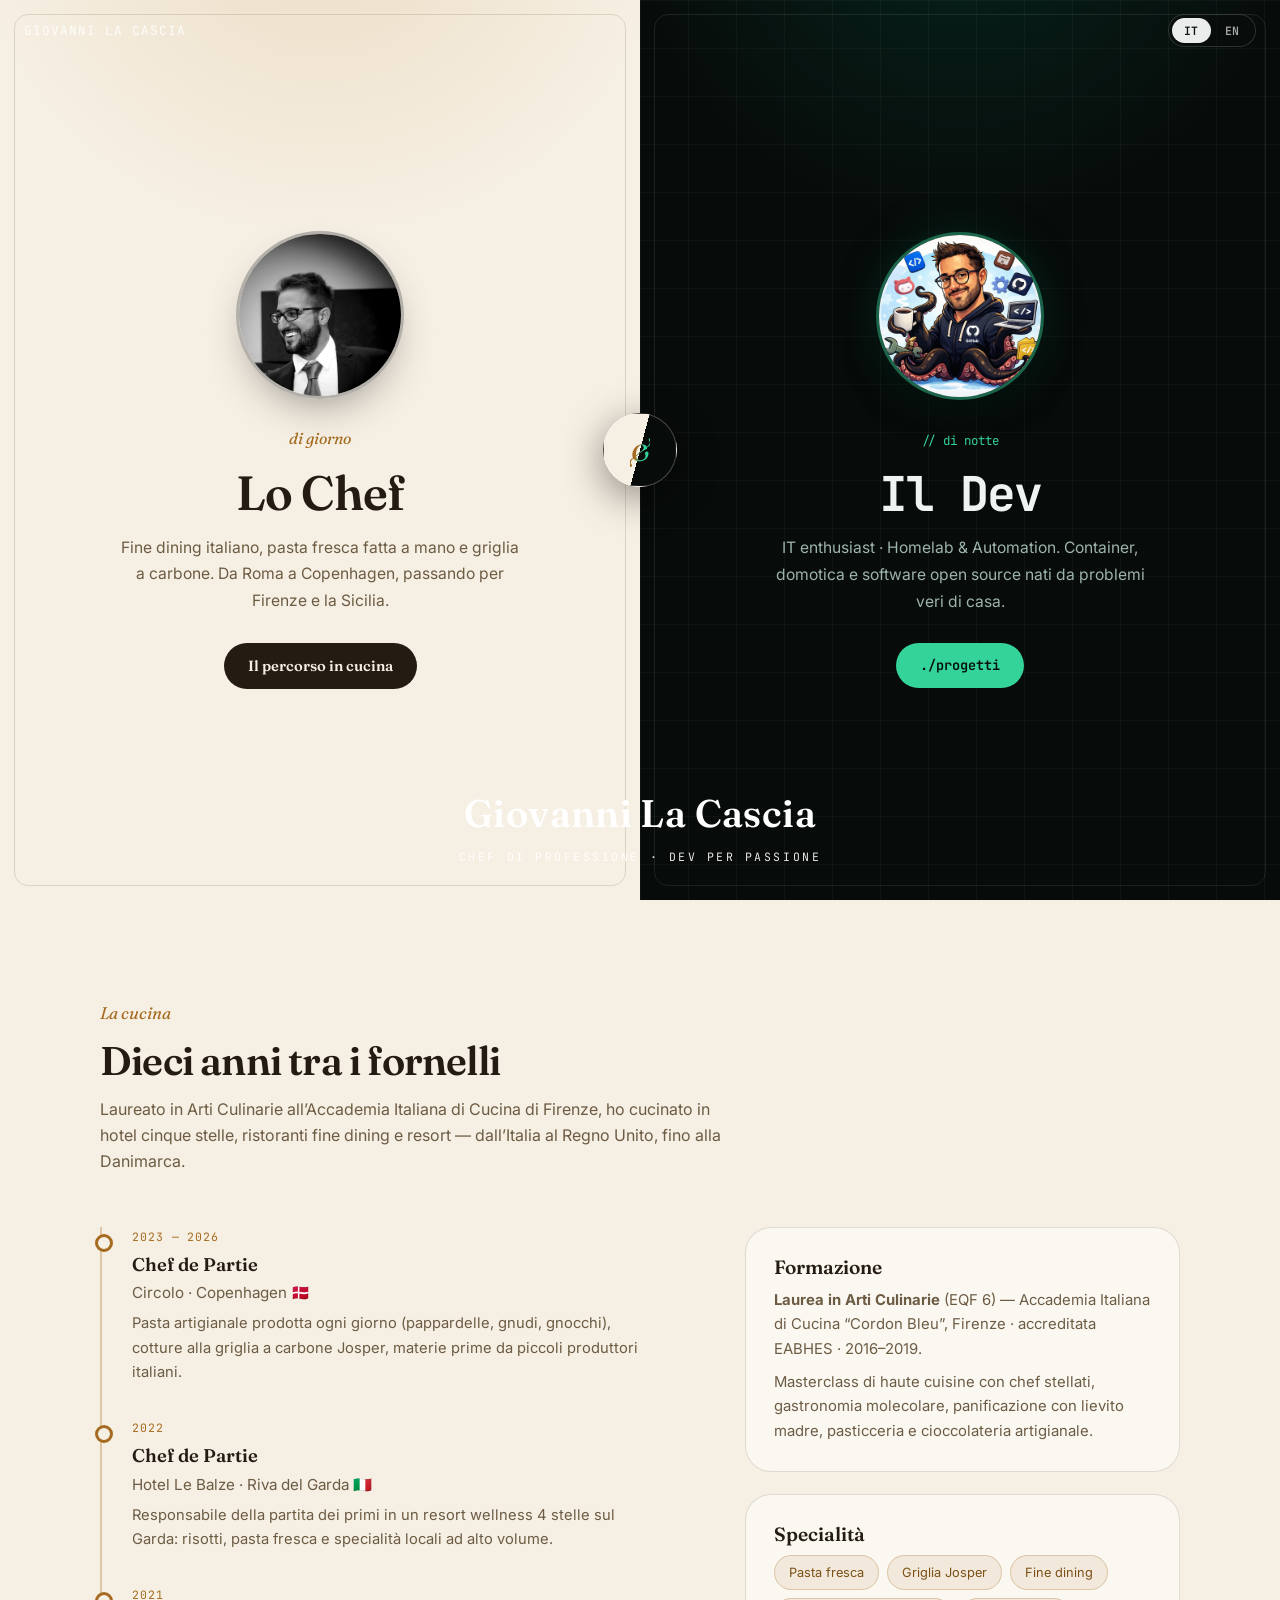
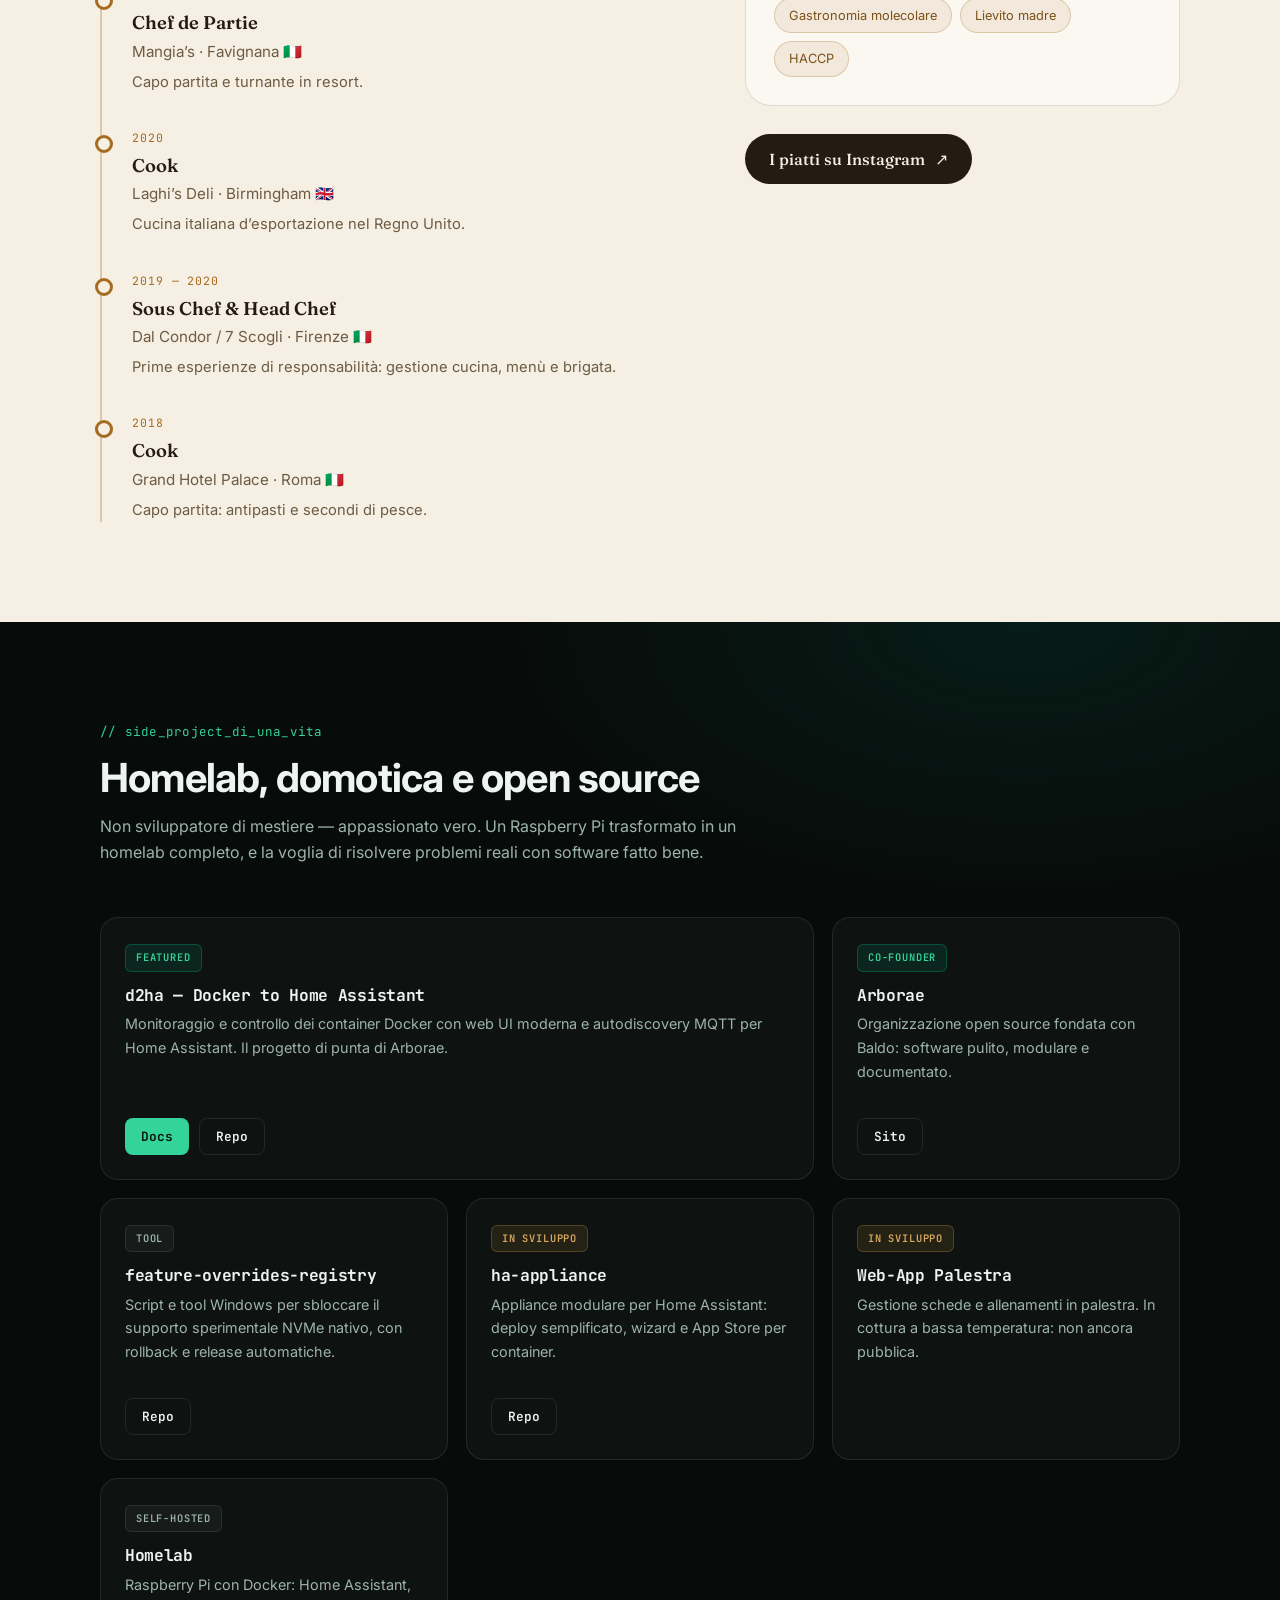
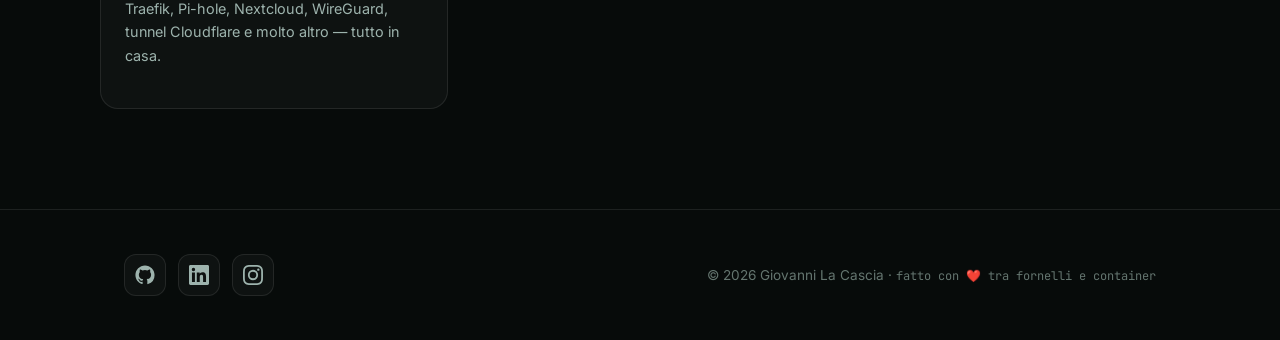
==== commit fb1ea97a: "Foto hi-res chef e avatar dev in WebP, social preview 1200x630 Co-Authored-By: Claude Fable 5 <norep" ====
--- a/index.html
+++ b/index.html
@@ -14,6 +14,8 @@
   <meta property="og:description" content="Fine dining italiano di giorno, homelab e automazioni di notte." />
   <meta property="og:type" content="website" />
   <meta property="og:url" content="https://giosci1994.github.io/" />
+  <meta property="og:image" content="https://giosci1994.github.io/assets/social-preview.png" />
+  <meta name="twitter:card" content="summary_large_image" />
 
   <link rel="icon" href="assets/favicon.svg" type="image/svg+xml" />
   <link rel="preconnect" href="https://fonts.googleapis.com">
@@ -38,7 +40,7 @@
     <div class="side side-chef">
       <div class="side-inner">
         <span class="side-name-mobile">Giovanni La Cascia</span>
-        <img class="portrait" src="assets/giovanni-chef.png" alt="Giovanni La Cascia — chef" width="168"
+        <img class="portrait" src="assets/giovanni-chef.webp" alt="Giovanni La Cascia — chef" width="168"
           height="168" />
         <span class="side-kicker" data-i18n="chef.kicker">di giorno</span>
         <h2 data-i18n="chef.title">Lo Chef</h2>
@@ -53,7 +55,7 @@
     <div class="side side-dev">
       <div class="side-inner">
         <span class="side-name-mobile">Giovanni La Cascia</span>
-        <img class="portrait" src="assets/giovanni-dev.png" alt="Avatar dev di Giovanni La Cascia" width="168"
+        <img class="portrait" src="assets/giovanni-dev.webp" alt="Avatar dev di Giovanni La Cascia" width="168"
           height="168" />
         <span class="side-kicker" data-i18n="dev.kicker">// di notte</span>
         <h2 data-i18n="dev.title">Il Dev</h2>
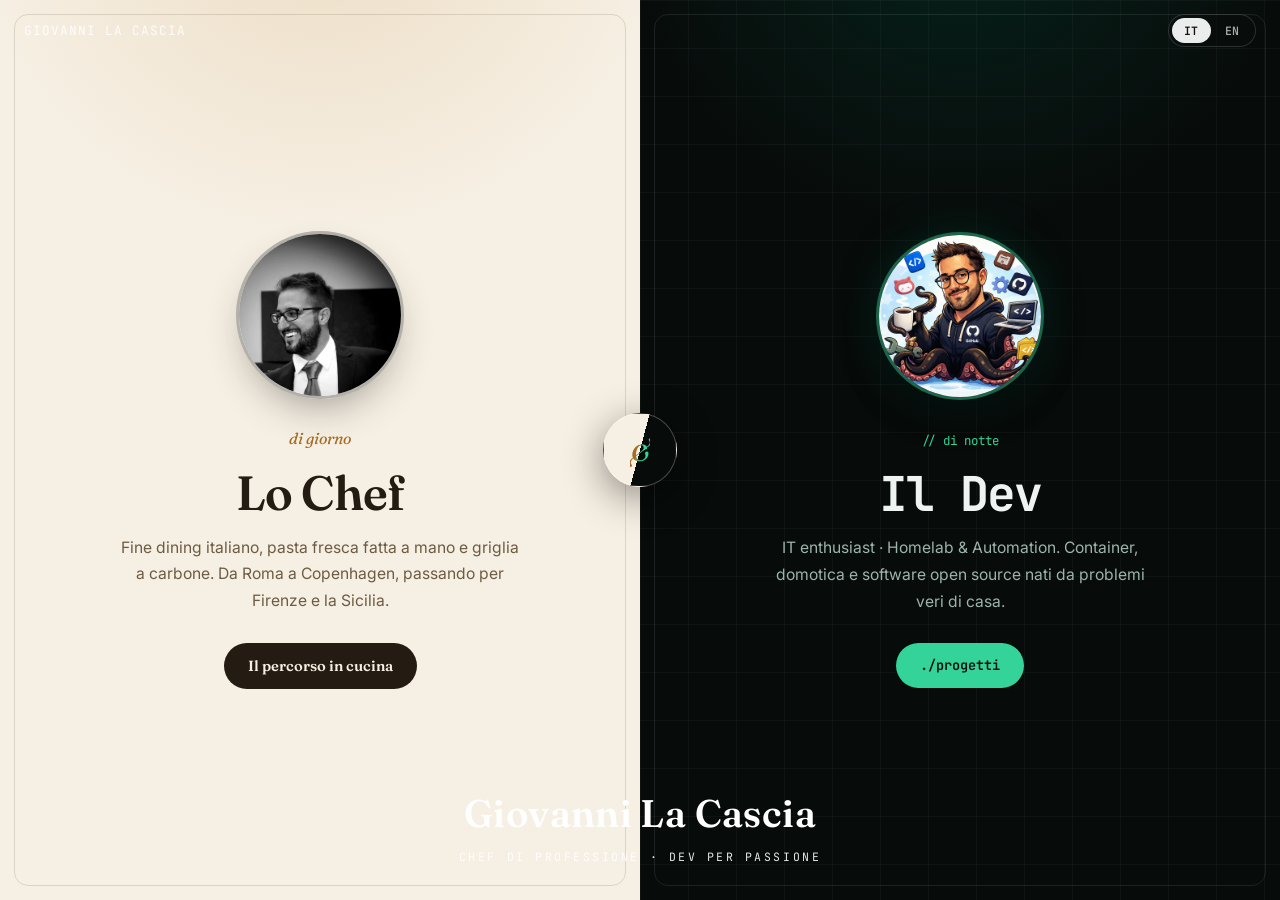
==== commit bee0e5b0: "Separa le due anime in pagine dedicate + fix ruoli e margini mobile - index.html ora è solo il choos" ====
--- a/index.html
+++ b/index.html
@@ -26,7 +26,7 @@
   <link rel="stylesheet" href="style.css" />
 </head>
 
-<body>
+<body data-page="home">
   <header class="topbar">
     <span class="name">Giovanni La Cascia</span>
     <div class="lang-switch" role="group" aria-label="Language">
@@ -35,37 +35,35 @@
     </div>
   </header>
 
-  <!-- ============ Hero split ============ -->
+  <!-- Chooser: due anime, due pagine -->
   <section class="split" id="top">
-    <div class="side side-chef">
+    <a class="side side-chef" href="chef.html" aria-label="Lo Chef — il percorso in cucina">
       <div class="side-inner">
         <span class="side-name-mobile">Giovanni La Cascia</span>
-        <img class="portrait" src="assets/giovanni-chef.webp" alt="Giovanni La Cascia — chef" width="168"
-          height="168" />
+        <img class="portrait" src="assets/giovanni-chef.webp" alt="" width="168" height="168" />
         <span class="side-kicker" data-i18n="chef.kicker">di giorno</span>
         <h2 data-i18n="chef.title">Lo Chef</h2>
         <p class="tagline" data-i18n="chef.tagline">
           Fine dining italiano, pasta fresca fatta a mano e griglia a carbone.
           Da Roma a Copenhagen, passando per Firenze e la Sicilia.
         </p>
-        <a class="side-btn" href="#chef" data-i18n="chef.cta">Il percorso in cucina</a>
+        <span class="side-btn" data-i18n="chef.cta">Il percorso in cucina</span>
       </div>
-    </div>
+    </a>
 
-    <div class="side side-dev">
+    <a class="side side-dev" href="dev.html" aria-label="Il Dev — homelab e progetti open source">
       <div class="side-inner">
         <span class="side-name-mobile">Giovanni La Cascia</span>
-        <img class="portrait" src="assets/giovanni-dev.webp" alt="Avatar dev di Giovanni La Cascia" width="168"
-          height="168" />
+        <img class="portrait" src="assets/giovanni-dev.webp" alt="" width="168" height="168" />
         <span class="side-kicker" data-i18n="dev.kicker">// di notte</span>
         <h2 data-i18n="dev.title">Il Dev</h2>
         <p class="tagline" data-i18n="dev.tagline">
           IT enthusiast · Homelab &amp; Automation. Container, domotica e
           software open source nati da problemi veri di casa.
         </p>
-        <a class="side-btn" href="#dev" data-i18n="dev.cta">./progetti</a>
+        <span class="side-btn" data-i18n="dev.cta">./progetti</span>
       </div>
-    </div>
+    </a>
 
     <div class="hero-center" aria-hidden="true">
       <div class="amp"><span>&amp;</span></div>
@@ -77,364 +75,7 @@
     </div>
   </section>
 
-  <!-- ============ Chef section ============ -->
-  <section id="chef" class="chef-zone">
-    <div class="container section">
-      <div class="section-head reveal">
-        <span class="chef-kicker" data-i18n="chef.s.kicker">La cucina</span>
-        <h2 data-i18n="chef.s.title">Dieci anni tra i fornelli</h2>
-        <p data-i18n="chef.s.lead">
-          Laureato in Arti Culinarie all’Accademia Italiana di Cucina di Firenze, ho
-          cucinato in hotel cinque stelle, ristoranti fine dining e resort — dall’Italia
-          al Regno Unito, fino alla Danimarca.
-        </p>
-      </div>
-
-      <div class="chef-grid">
-        <ol class="timeline">
-          <li class="reveal">
-            <span class="t-period">2023 — 2026</span>
-            <div class="t-role">Chef de Partie</div>
-            <div class="t-place">Circolo · Copenhagen 🇩🇰</div>
-            <p class="t-desc" data-i18n="chef.t1">
-              Pasta artigianale prodotta ogni giorno (pappardelle, gnudi, gnocchi), cotture
-              alla griglia a carbone Josper, materie prime da piccoli produttori italiani.
-            </p>
-          </li>
-          <li class="reveal">
-            <span class="t-period">2022</span>
-            <div class="t-role">Chef de Partie</div>
-            <div class="t-place">Hotel Le Balze · Riva del Garda 🇮🇹</div>
-            <p class="t-desc" data-i18n="chef.t2">
-              Responsabile della partita dei primi in un resort wellness 4 stelle sul Garda:
-              risotti, pasta fresca e specialità locali ad alto volume.
-            </p>
-          </li>
-          <li class="reveal">
-            <span class="t-period">2021</span>
-            <div class="t-role">Chef de Partie</div>
-            <div class="t-place">Mangia’s · Favignana 🇮🇹</div>
-            <p class="t-desc" data-i18n="chef.t3">Capo partita e turnante in resort.</p>
-          </li>
-          <li class="reveal">
-            <span class="t-period">2020</span>
-            <div class="t-role">Cook</div>
-            <div class="t-place">Laghi’s Deli · Birmingham 🇬🇧</div>
-            <p class="t-desc" data-i18n="chef.t4">Cucina italiana d’esportazione nel Regno Unito.</p>
-          </li>
-          <li class="reveal">
-            <span class="t-period">2019 — 2020</span>
-            <div class="t-role">Sous Chef &amp; Head Chef</div>
-            <div class="t-place">Dal Condor / 7 Scogli · Firenze 🇮🇹</div>
-            <p class="t-desc" data-i18n="chef.t5">
-              Prime esperienze di responsabilità: gestione cucina, menù e brigata.
-            </p>
-          </li>
-          <li class="reveal">
-            <span class="t-period">2018</span>
-            <div class="t-role">Cook</div>
-            <div class="t-place">Grand Hotel Palace · Roma 🇮🇹</div>
-            <p class="t-desc" data-i18n="chef.t6">Capo partita: antipasti e secondi di pesce.</p>
-          </li>
-        </ol>
-
-        <div class="chef-aside">
-          <div class="chef-card reveal">
-            <h3 data-i18n="chef.edu.title">Formazione</h3>
-            <p data-i18n="chef.edu.p1">
-              <strong>Laurea in Arti Culinarie</strong> (EQF 6) — Accademia Italiana di
-              Cucina “Cordon Bleu”, Firenze · accreditata EABHES · 2016–2019.
-            </p>
-            <p data-i18n="chef.edu.p2">
-              Masterclass di haute cuisine con chef stellati, gastronomia molecolare,
-              panificazione con lievito madre, pasticceria e cioccolateria artigianale.
-            </p>
-          </div>
-
-          <div class="chef-card reveal">
-            <h3 data-i18n="chef.spec.title">Specialità</h3>
-            <div class="chef-chips">
-              <span class="chip" data-i18n="chef.c1">Pasta fresca</span>
-              <span class="chip" data-i18n="chef.c2">Griglia Josper</span>
-              <span class="chip" data-i18n="chef.c3">Fine dining</span>
-              <span class="chip" data-i18n="chef.c4">Gastronomia molecolare</span>
-              <span class="chip" data-i18n="chef.c5">Lievito madre</span>
-              <span class="chip" data-i18n="chef.c6">HACCP</span>
-            </div>
-          </div>
-
-          <a class="chef-cta reveal" href="https://www.instagram.com/giovannilacascia/" target="_blank"
-            rel="noreferrer">
-            <span data-i18n="chef.ig">I piatti su Instagram</span> ↗
-          </a>
-        </div>
-      </div>
-    </div>
-  </section>
-
-  <!-- ============ Dev section ============ -->
-  <section id="dev" class="dev-zone">
-    <div class="container section">
-      <div class="section-head reveal">
-        <span class="dev-kicker">// side_project_di_una_vita</span>
-        <h2 data-i18n="dev.s.title">Homelab, domotica e open source</h2>
-        <p data-i18n="dev.s.lead">
-          Non sviluppatore di mestiere — appassionato vero. Un Raspberry Pi trasformato
-          in un homelab completo, e la voglia di risolvere problemi reali con software
-          fatto bene.
-        </p>
-      </div>
-
-      <div class="projects">
-        <article class="proj featured reveal">
-          <div>
-            <span class="p-badge green">Featured</span>
-            <h3>d2ha — Docker to Home Assistant</h3>
-            <p data-i18n="dev.p1">
-              Monitoraggio e controllo dei container Docker con web UI moderna e
-              autodiscovery MQTT per Home Assistant. Il progetto di punta di Arborae.
-            </p>
-          </div>
-          <div class="proj-links">
-            <a class="dev-btn solid" href="https://arborae.github.io/docker2homeassistant/" target="_blank"
-              rel="noreferrer">Docs</a>
-            <a class="dev-btn line" href="https://github.com/arborae/docker2homeassistant" target="_blank"
-              rel="noreferrer">Repo</a>
-          </div>
-        </article>
-
-        <article class="proj reveal">
-          <div>
-            <span class="p-badge green">Co-founder</span>
-            <h3>Arborae</h3>
-            <p data-i18n="dev.p2">
-              Organizzazione open source fondata con Baldo: software pulito, modulare
-              e documentato.
-            </p>
-          </div>
-          <div class="proj-links">
-            <a class="dev-btn line" href="https://arborae.github.io/" target="_blank" rel="noreferrer">Sito</a>
-          </div>
-        </article>
-
-        <article class="proj reveal">
-          <div>
-            <span class="p-badge grey">Tool</span>
-            <h3>feature-overrides-registry</h3>
-            <p data-i18n="dev.p3">
-              Script e tool Windows per sbloccare il supporto sperimentale NVMe nativo,
-              con rollback e release automatiche.
-            </p>
-          </div>
-          <div class="proj-links">
-            <a class="dev-btn line" href="https://github.com/giosci1994/feature-overrides-registry" target="_blank"
-              rel="noreferrer">Repo</a>
-          </div>
-        </article>
-
-        <article class="proj reveal">
-          <div>
-            <span class="p-badge wip" data-i18n="dev.wip">In sviluppo</span>
-            <h3>ha-appliance</h3>
-            <p data-i18n="dev.p4">
-              Appliance modulare per Home Assistant: deploy semplificato, wizard e App
-              Store per container.
-            </p>
-          </div>
-          <div class="proj-links">
-            <a class="dev-btn line" href="https://github.com/arborae/ha-appliance" target="_blank"
-              rel="noreferrer">Repo</a>
-          </div>
-        </article>
-
-        <article class="proj reveal">
-          <div>
-            <span class="p-badge wip" data-i18n="dev.wip2">In sviluppo</span>
-            <h3 data-i18n="dev.p5.title">Web-App Palestra</h3>
-            <p data-i18n="dev.p5">
-              Gestione schede e allenamenti in palestra. In cottura a bassa temperatura:
-              non ancora pubblica.
-            </p>
-          </div>
-        </article>
-
-        <article class="proj reveal">
-          <div>
-            <span class="p-badge grey">Self-hosted</span>
-            <h3>Homelab</h3>
-            <p data-i18n="dev.p6">
-              Raspberry Pi con Docker: Home Assistant, Traefik, Pi-hole, Nextcloud,
-              WireGuard, tunnel Cloudflare e molto altro — tutto in casa.
-            </p>
-          </div>
-        </article>
-      </div>
-    </div>
-  </section>
-
-  <!-- ============ Footer ============ -->
-  <footer class="footer">
-    <div class="container footer-inner">
-      <div class="socials">
-        <a class="social" href="https://github.com/giosci1994" target="_blank" rel="noreferrer" aria-label="GitHub">
-          <svg viewBox="0 0 24 24" xmlns="http://www.w3.org/2000/svg">
-            <path
-              d="M12 .5C5.65.5.5 5.65.5 12c0 5.08 3.29 9.39 7.86 10.91.58.11.79-.25.79-.55 0-.27-.01-1.17-.02-2.12-3.2.7-3.88-1.36-3.88-1.36-.52-1.33-1.28-1.68-1.28-1.68-1.04-.71.08-.7.08-.7 1.15.08 1.76 1.18 1.76 1.18 1.03 1.76 2.69 1.25 3.35.96.1-.75.4-1.25.72-1.54-2.55-.29-5.24-1.28-5.24-5.68 0-1.26.45-2.28 1.18-3.09-.12-.29-.51-1.46.11-3.05 0 0 .96-.31 3.16 1.18a11 11 0 0 1 5.76 0c2.19-1.49 3.15-1.18 3.15-1.18.63 1.59.23 2.76.12 3.05.74.81 1.18 1.83 1.18 3.09 0 4.41-2.69 5.38-5.26 5.66.41.36.78 1.06.78 2.14 0 1.55-.01 2.79-.01 3.17 0 .31.21.67.8.55A11.51 11.51 0 0 0 23.5 12C23.5 5.65 18.35.5 12 .5Z" />
-          </svg>
-        </a>
-        <a class="social" href="https://www.linkedin.com/in/giovannilacascia/" target="_blank" rel="noreferrer"
-          aria-label="LinkedIn">
-          <svg viewBox="0 0 24 24" xmlns="http://www.w3.org/2000/svg">
-            <path
-              d="M20.45 20.45h-3.55v-5.57c0-1.33-.03-3.04-1.85-3.04-1.86 0-2.14 1.45-2.14 2.94v5.67H9.35V9h3.41v1.56h.05c.48-.9 1.64-1.85 3.37-1.85 3.6 0 4.27 2.37 4.27 5.46v6.28ZM5.34 7.43a2.06 2.06 0 1 1 0-4.12 2.06 2.06 0 0 1 0 4.12ZM7.12 20.45H3.56V9h3.56v11.45ZM22.22 0H1.77C.79 0 0 .77 0 1.72v20.55C0 23.23.79 24 1.77 24h20.45c.98 0 1.78-.77 1.78-1.73V1.72C24 .77 23.2 0 22.22 0Z" />
-          </svg>
-        </a>
-        <a class="social" href="https://www.instagram.com/giovannilacascia/" target="_blank" rel="noreferrer"
-          aria-label="Instagram">
-          <svg viewBox="0 0 24 24" xmlns="http://www.w3.org/2000/svg">
-            <path
-              d="M12 2.16c3.2 0 3.58.01 4.85.07 1.17.05 1.8.25 2.23.41.56.22.96.48 1.38.9.42.42.68.82.9 1.38.16.42.36 1.06.41 2.23.06 1.27.07 1.65.07 4.85s-.01 3.58-.07 4.85c-.05 1.17-.25 1.8-.41 2.23-.22.56-.48.96-.9 1.38-.42.42-.82.68-1.38.9-.42.16-1.06.36-2.23.41-1.27.06-1.65.07-4.85.07s-3.58-.01-4.85-.07c-1.17-.05-1.8-.25-2.23-.41a3.72 3.72 0 0 1-1.38-.9 3.72 3.72 0 0 1-.9-1.38c-.16-.42-.36-1.06-.41-2.23-.06-1.27-.07-1.65-.07-4.85s.01-3.58.07-4.85c.05-1.17.25-1.8.41-2.23.22-.56.48-.96.9-1.38.42-.42.82-.68 1.38-.9.42-.16 1.06-.36 2.23-.41 1.27-.06 1.65-.07 4.85-.07M12 0C8.74 0 8.33.01 7.05.07 5.78.13 4.9.33 4.14.63a5.88 5.88 0 0 0-2.13 1.38A5.88 5.88 0 0 0 .63 4.14C.33 4.9.13 5.78.07 7.05.01 8.33 0 8.74 0 12s.01 3.67.07 4.95c.06 1.27.26 2.15.56 2.91.31.79.72 1.46 1.38 2.13a5.88 5.88 0 0 0 2.13 1.38c.76.3 1.64.5 2.91.56C8.33 23.99 8.74 24 12 24s3.67-.01 4.95-.07c1.27-.06 2.15-.26 2.91-.56a5.88 5.88 0 0 0 2.13-1.38 5.88 5.88 0 0 0 1.38-2.13c.3-.76.5-1.64.56-2.91.06-1.28.07-1.69.07-4.95s-.01-3.67-.07-4.95c-.06-1.27-.26-2.15-.56-2.91a5.88 5.88 0 0 0-1.38-2.13A5.88 5.88 0 0 0 19.86.63c-.76-.3-1.64-.5-2.91-.56C15.67.01 15.26 0 12 0Zm0 5.84a6.16 6.16 0 1 0 0 12.32 6.16 6.16 0 0 0 0-12.32ZM12 16a4 4 0 1 1 0-8 4 4 0 0 1 0 8Zm7.85-10.4a1.44 1.44 0 1 1-2.88 0 1.44 1.44 0 0 1 2.88 0Z" />
-          </svg>
-        </a>
-      </div>
-      <div class="footer-note">
-        <span>© <span id="year">2026</span> Giovanni La Cascia · </span>
-        <span class="mono" data-i18n="footer.note">fatto con ❤️ tra fornelli e container</span>
-      </div>
-    </div>
-  </footer>
-
-  <script>
-    // ---------- i18n ----------
-    const I18N = {
-      it: {
-        'chef.kicker': 'di giorno',
-        'chef.title': 'Lo Chef',
-        'chef.tagline': 'Fine dining italiano, pasta fresca fatta a mano e griglia a carbone. Da Roma a Copenhagen, passando per Firenze e la Sicilia.',
-        'chef.cta': 'Il percorso in cucina',
-        'dev.kicker': '// di notte',
-        'dev.title': 'Il Dev',
-        'dev.tagline': 'IT enthusiast · Homelab & Automation. Container, domotica e software open source nati da problemi veri di casa.',
-        'dev.cta': './progetti',
-        'hero.sub': 'chef di professione · dev per passione',
-        'chef.s.kicker': 'La cucina',
-        'chef.s.title': 'Dieci anni tra i fornelli',
-        'chef.s.lead': 'Laureato in Arti Culinarie all’Accademia Italiana di Cucina di Firenze, ho cucinato in hotel cinque stelle, ristoranti fine dining e resort — dall’Italia al Regno Unito, fino alla Danimarca.',
-        'chef.t1': 'Pasta artigianale prodotta ogni giorno (pappardelle, gnudi, gnocchi), cotture alla griglia a carbone Josper, materie prime da piccoli produttori italiani.',
-        'chef.t2': 'Responsabile della partita dei primi in un resort wellness 4 stelle sul Garda: risotti, pasta fresca e specialità locali ad alto volume.',
-        'chef.t3': 'Capo partita e turnante in resort.',
-        'chef.t4': 'Cucina italiana d’esportazione nel Regno Unito.',
-        'chef.t5': 'Prime esperienze di responsabilità: gestione cucina, menù e brigata.',
-        'chef.t6': 'Capo partita: antipasti e secondi di pesce.',
-        'chef.edu.title': 'Formazione',
-        'chef.edu.p1': '<strong>Laurea in Arti Culinarie</strong> (EQF 6) — Accademia Italiana di Cucina “Cordon Bleu”, Firenze · accreditata EABHES · 2016–2019.',
-        'chef.edu.p2': 'Masterclass di haute cuisine con chef stellati, gastronomia molecolare, panificazione con lievito madre, pasticceria e cioccolateria artigianale.',
-        'chef.spec.title': 'Specialità',
-        'chef.c1': 'Pasta fresca', 'chef.c2': 'Griglia Josper', 'chef.c3': 'Fine dining',
-        'chef.c4': 'Gastronomia molecolare', 'chef.c5': 'Lievito madre', 'chef.c6': 'HACCP',
-        'chef.ig': 'I piatti su Instagram',
-        'dev.s.title': 'Homelab, domotica e open source',
-        'dev.s.lead': 'Non sviluppatore di mestiere — appassionato vero. Un Raspberry Pi trasformato in un homelab completo, e la voglia di risolvere problemi reali con software fatto bene.',
-        'dev.p1': 'Monitoraggio e controllo dei container Docker con web UI moderna e autodiscovery MQTT per Home Assistant. Il progetto di punta di Arborae.',
-        'dev.p2': 'Organizzazione open source fondata con Baldo: software pulito, modulare e documentato.',
-        'dev.p3': 'Script e tool Windows per sbloccare il supporto sperimentale NVMe nativo, con rollback e release automatiche.',
-        'dev.p4': 'Appliance modulare per Home Assistant: deploy semplificato, wizard e App Store per container.',
-        'dev.wip': 'In sviluppo', 'dev.wip2': 'In sviluppo',
-        'dev.p5.title': 'Web-App Palestra',
-        'dev.p5': 'Gestione schede e allenamenti in palestra. In cottura a bassa temperatura: non ancora pubblica.',
-        'dev.p6': 'Raspberry Pi con Docker: Home Assistant, Traefik, Pi-hole, Nextcloud, WireGuard, tunnel Cloudflare e molto altro — tutto in casa.',
-        'footer.note': 'fatto con ❤️ tra fornelli e container',
-        '_meta.title': 'Giovanni La Cascia — Chef & Dev',
-        '_meta.desc': 'Giovanni La Cascia — Chef & IT enthusiast. Fine dining italiano di giorno, homelab e automazioni di notte.'
-      },
-      en: {
-        'chef.kicker': 'by day',
-        'chef.title': 'The Chef',
-        'chef.tagline': 'Italian fine dining, handmade fresh pasta and charcoal grilling. From Rome to Copenhagen, via Florence and Sicily.',
-        'chef.cta': 'My journey in the kitchen',
-        'dev.kicker': '// by night',
-        'dev.title': 'The Dev',
-        'dev.tagline': 'IT enthusiast · Homelab & Automation. Containers, home automation and open-source software born from real household problems.',
-        'dev.cta': './projects',
-        'hero.sub': 'chef by trade · dev by passion',
-        'chef.s.kicker': 'The kitchen',
-        'chef.s.title': 'Ten years behind the stove',
-        'chef.s.lead': 'With a Bachelor’s in Culinary Arts from the Italian Culinary Academy in Florence, I have cooked in five-star hotels, fine dining restaurants and resorts — across Italy, the UK and Denmark.',
-        'chef.t1': 'Artisanal pasta made daily (pappardelle, gnudi, gnocchi), Josper charcoal grill cooking, ingredients from small Italian producers.',
-        'chef.t2': 'Ran the primi piatti station at a 4-star wellness resort on Lake Garda: risottos, fresh pasta and local specialities at high volume.',
-        'chef.t3': 'Chef de partie and tournant at a resort.',
-        'chef.t4': 'Italian cuisine abroad, in the UK.',
-        'chef.t5': 'First leadership roles: running the kitchen, menus and brigade.',
-        'chef.t6': 'Station chef: appetizers and fish mains.',
-        'chef.edu.title': 'Education',
-        'chef.edu.p1': '<strong>Bachelor’s Degree in Culinary Arts</strong> (EQF 6) — Italian Culinary Academy “Cordon Bleu”, Florence · EABHES accredited · 2016–2019.',
-        'chef.edu.p2': 'Haute cuisine masterclasses with Michelin-starred chefs, molecular gastronomy, sourdough baking, pastry and artisanal chocolaterie.',
-        'chef.spec.title': 'Specialities',
-        'chef.c1': 'Fresh pasta', 'chef.c2': 'Josper grill', 'chef.c3': 'Fine dining',
-        'chef.c4': 'Molecular gastronomy', 'chef.c5': 'Sourdough', 'chef.c6': 'HACCP',
-        'chef.ig': 'My dishes on Instagram',
-        'dev.s.title': 'Homelab, home automation & open source',
-        'dev.s.lead': 'Not a developer by trade — a true enthusiast. A Raspberry Pi turned into a full homelab, and the urge to solve real problems with well-crafted software.',
-        'dev.p1': 'Monitor and control Docker containers with a modern web UI and MQTT autodiscovery for Home Assistant. Arborae’s flagship project.',
-        'dev.p2': 'Open-source organization founded with Baldo: clean, modular, documented software.',
-        'dev.p3': 'Windows scripts and tools to unlock experimental native NVMe support, with rollback and automated releases.',
-        'dev.p4': 'Modular appliance for Home Assistant: simplified deploys, wizards and a container App Store.',
-        'dev.wip': 'In progress', 'dev.wip2': 'In progress',
-        'dev.p5.title': 'Gym Web-App',
-        'dev.p5': 'Workout plans and training management. Slow-cooking sous-vide: not public yet.',
-        'dev.p6': 'Raspberry Pi running Docker: Home Assistant, Traefik, Pi-hole, Nextcloud, WireGuard, Cloudflare tunnels and much more — all self-hosted.',
-        'footer.note': 'made with ❤️ between stoves and containers',
-        '_meta.title': 'Giovanni La Cascia — Chef & Dev',
-        '_meta.desc': 'Giovanni La Cascia — Chef & IT enthusiast. Italian fine dining by day, homelab and automation by night.'
-      }
-    };
-
-    const htmlKeys = new Set(['chef.edu.p1', 'chef.edu.p2']);
-
-    function setLang(lang) {
-      const dict = I18N[lang] || I18N.it;
-      document.documentElement.lang = lang;
-      document.querySelectorAll('[data-i18n]').forEach(el => {
-        const key = el.getAttribute('data-i18n');
-        if (!(key in dict)) return;
-        if (htmlKeys.has(key)) el.innerHTML = dict[key];
-        else el.textContent = dict[key];
-      });
-      document.title = dict['_meta.title'];
-      const md = document.querySelector('meta[name="description"]');
-      if (md) md.setAttribute('content', dict['_meta.desc']);
-      document.getElementById('lang-it').classList.toggle('active', lang === 'it');
-      document.getElementById('lang-en').classList.toggle('active', lang === 'en');
-      try { localStorage.setItem('lang', lang); } catch (e) { }
-    }
-
-    document.getElementById('lang-it').addEventListener('click', () => setLang('it'));
-    document.getElementById('lang-en').addEventListener('click', () => setLang('en'));
-
-    let saved = null;
-    try { saved = localStorage.getItem('lang'); } catch (e) { }
-    if (saved === 'en') setLang('en');
-
-    // ---------- misc ----------
-    document.getElementById('year').textContent = new Date().getFullYear();
-
-    const reduceMotion = window.matchMedia('(prefers-reduced-motion: reduce)').matches;
-    const reveals = document.querySelectorAll('.reveal');
-
-    if (reduceMotion || !('IntersectionObserver' in window)) {
-      reveals.forEach(el => el.classList.add('visible'));
-    } else {
-      const io = new IntersectionObserver((entries) => {
-        entries.forEach(entry => {
-          if (entry.isIntersecting) {
-            entry.target.classList.add('visible');
-            io.unobserve(entry.target);
-          }
-        });
-      }, { threshold: 0.12 });
-      reveals.forEach(el => io.observe(el));
-    }
-  </script>
+  <script src="assets/i18n.js"></script>
 </body>
 
 </html>
--- a/style.css
+++ b/style.css
@@ -112,6 +112,32 @@
   color: #111;
 }
 
+.topbar-right {
+  display: flex;
+  align-items: center;
+  gap: 10px;
+}
+
+.top-link {
+  font-family: var(--font-mono);
+  font-size: 0.75rem;
+  font-weight: 600;
+  letter-spacing: 0.04em;
+  padding: 8px 14px;
+  border-radius: 999px;
+  background: rgba(10, 14, 13, 0.55);
+  backdrop-filter: blur(10px);
+  -webkit-backdrop-filter: blur(10px);
+  border: 1px solid rgba(255, 255, 255, 0.15);
+  color: rgba(255, 255, 255, 0.85);
+  transition: background 0.2s, transform 0.2s;
+}
+
+.top-link:hover {
+  background: rgba(10, 14, 13, 0.8);
+  transform: translateY(-1px);
+}
+
 /* ============ Hero split ============ */
 .split {
   display: flex;
@@ -347,8 +373,67 @@
   mix-blend-mode: difference;
 }
 
+/* ============ Page hero (chef.html / dev.html) ============ */
+body.chef-page { background: var(--paper); color: var(--ink); }
+body.dev-page { background: var(--dark); color: var(--dark-text); }
+
+.page-hero {
+  padding: 130px 24px 40px;
+  text-align: center;
+  max-width: 620px;
+  margin: 0 auto;
+}
+
+.page-hero .portrait { margin-bottom: 24px; }
+
+.chef-page .page-hero .portrait {
+  border: 3px solid rgba(165, 107, 33, 0.5);
+  box-shadow: 0 18px 40px -14px rgba(60, 40, 10, 0.45);
+  filter: grayscale(1) contrast(1.05);
+}
+
+.dev-page .page-hero .portrait {
+  border: 3px solid rgba(52, 211, 153, 0.45);
+  box-shadow: 0 18px 40px -14px rgba(0, 0, 0, 0.7), 0 0 60px -20px rgba(0, 181, 133, 0.4);
+}
+
+.page-hero h1 {
+  font-size: clamp(2.2rem, 5vw, 3.2rem);
+  letter-spacing: -0.02em;
+  margin: 0 0 14px;
+}
+
+.chef-page .page-hero .side-kicker {
+  font-family: var(--font-serif);
+  font-style: italic;
+  font-size: 1rem;
+  color: var(--amber);
+  display: inline-block;
+  margin-bottom: 12px;
+}
+
+.dev-page .page-hero .side-kicker {
+  font-family: var(--font-mono);
+  font-size: 0.78rem;
+  color: var(--green);
+  display: inline-block;
+  margin-bottom: 12px;
+}
+
+.chef-page .page-hero h1 { font-family: var(--font-serif); font-weight: 600; }
+.dev-page .page-hero h1 { font-family: var(--font-mono); font-weight: 700; letter-spacing: -0.04em; }
+
+.page-hero .tagline { font-size: 1rem; line-height: 1.7; margin: 0; }
+.chef-page .page-hero .tagline { color: var(--ink-muted); }
+.dev-page .page-hero .tagline { color: var(--dark-muted); }
+
+.dev-page .page-hero,
+.dev-page .topbar { position: relative; z-index: 1; }
+
 /* ============ Sections ============ */
-.section { padding: 100px 0; }
+/* Solo padding verticali: .section convive con .container sullo stesso div,
+   la shorthand azzererebbe il padding orizzontale del container */
+.section { padding-top: 100px; padding-bottom: 100px; }
 
 .section-head { max-width: 640px; margin-bottom: 52px; }
 
@@ -623,6 +708,27 @@
 
 .footer-note .mono { font-family: var(--font-mono); font-size: 0.75rem; }
 
+/* Footer variante chiara (pagina chef) */
+.footer.light {
+  background: var(--paper-soft);
+  border-top: 1px solid var(--paper-border);
+}
+
+.footer.light .social {
+  border-color: var(--paper-border);
+  background: rgba(255, 255, 255, 0.45);
+}
+
+.footer.light .social:hover {
+  border-color: rgba(165, 107, 33, 0.45);
+  background: rgba(255, 255, 255, 0.75);
+}
+
+.footer.light .social svg { fill: var(--ink-muted); }
+.footer.light .social:hover svg { fill: var(--ink); }
+
+.footer.light .footer-note { color: var(--ink-muted); }
+
 /* ============ Reveal ============ */
 .reveal {
   opacity: 0;
@@ -648,7 +754,7 @@
 
   .hero-name { display: none; }
 
-  .topbar { justify-content: flex-end; }
+  body[data-page="home"] .topbar { justify-content: flex-end; }
   .topbar .name { display: none; }
 
   .side-inner .side-name-mobile { display: block; }
@@ -663,11 +769,25 @@
   .projects { grid-template-columns: 1fr; }
   .proj.featured { grid-column: span 1; }
 
-  .section { padding: 72px 0; }
+  .section { padding-top: 72px; padding-bottom: 72px; }
 
   .portrait { width: 138px; height: 138px; }
 
   .topbar .name { font-size: 0.68rem; }
+
+  /* Timeline: respiro dal bordo schermo (i pallini sporgono a sinistra della linea) */
+  .timeline {
+    margin-left: 14px;
+    padding-left: 26px;
+  }
+
+  .timeline li::before {
+    left: -33px;
+    width: 10px;
+    height: 10px;
+  }
+
+  .t-desc { font-size: 0.9rem; }
 }
 
 /* Mobile name inside sides (hidden on desktop) */
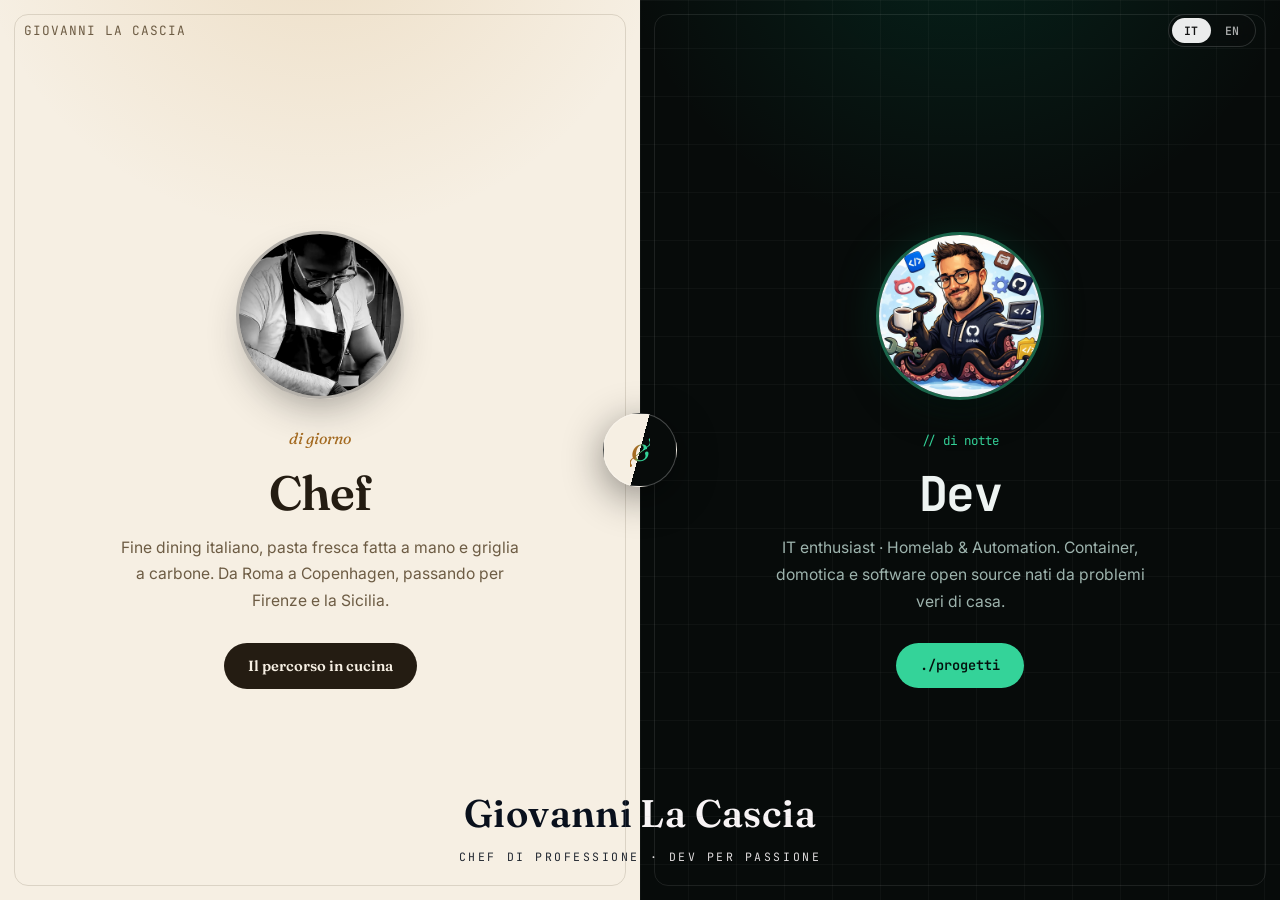
==== commit 662c20fd: "Titoli senza articolo: "Chef" e "Dev" al posto di "Lo Chef" e "Il Dev" Vale per i titoli della home " ====
--- a/index.html
+++ b/index.html
@@ -37,12 +37,12 @@
 
   <!-- Chooser: due anime, due pagine -->
   <section class="split" id="top">
-    <a class="side side-chef" href="chef.html" aria-label="Lo Chef — il percorso in cucina">
+    <a class="side side-chef" href="chef.html" aria-label="Chef — il percorso in cucina">
       <div class="side-inner">
         <span class="side-name-mobile">Giovanni La Cascia</span>
         <img class="portrait" src="assets/giovanni-chef.webp" alt="" width="168" height="168" />
         <span class="side-kicker" data-i18n="chef.kicker">di giorno</span>
-        <h2 data-i18n="chef.title">Lo Chef</h2>
+        <h2 data-i18n="chef.title">Chef</h2>
         <p class="tagline" data-i18n="chef.tagline">
           Fine dining italiano, pasta fresca fatta a mano e griglia a carbone.
           Da Roma a Copenhagen, passando per Firenze e la Sicilia.
@@ -51,12 +51,12 @@
       </div>
     </a>
 
-    <a class="side side-dev" href="dev.html" aria-label="Il Dev — homelab e progetti open source">
+    <a class="side side-dev" href="dev.html" aria-label="Dev — homelab e progetti open source">
       <div class="side-inner">
         <span class="side-name-mobile">Giovanni La Cascia</span>
         <img class="portrait" src="assets/giovanni-dev.webp" alt="" width="168" height="168" />
         <span class="side-kicker" data-i18n="dev.kicker">// di notte</span>
-        <h2 data-i18n="dev.title">Il Dev</h2>
+        <h2 data-i18n="dev.title">Dev</h2>
         <p class="tagline" data-i18n="dev.tagline">
           IT enthusiast · Homelab &amp; Automation. Container, domotica e
           software open source nati da problemi veri di casa.
--- a/style.css
+++ b/style.css
@@ -78,8 +78,7 @@
   font-size: 0.8rem;
   letter-spacing: 0.08em;
   text-transform: uppercase;
-  color: rgba(255, 255, 255, 0.85);
-  mix-blend-mode: difference;
+  color: var(--ink-muted);
 }
 
 .lang-switch {
@@ -317,6 +316,13 @@
   align-items: center;
   gap: 0;
   pointer-events: none;
+  transition: left 0.55s cubic-bezier(0.4, 0, 0.2, 1);
+}
+
+/* Il confine si sposta quando una metà si allarga (flex 1.28 contro 1): il cerchio lo segue. */
+@media (hover: hover) and (min-width: 901px) {
+  .split:has(.side-chef:hover) .hero-center { left: 56.14%; }
+  .split:has(.side-dev:hover) .hero-center { left: 43.86%; }
 }
 
 .amp {
@@ -350,6 +356,9 @@
   text-align: center;
   z-index: 9;
   pointer-events: none;
+  /* Bianco in "difference": scuro sulla metà chiara, chiaro su quella scura, lettera per lettera,
+     anche mentre il confine si sposta. */
+  mix-blend-mode: difference;
 }
 
 .hero-name .full {
@@ -358,7 +367,6 @@
   font-size: clamp(1.5rem, 3.4vw, 2.4rem);
   letter-spacing: 0.01em;
   color: #fff;
-  mix-blend-mode: difference;
 }
 
 .hero-name .sub {
@@ -370,7 +378,6 @@
   text-transform: uppercase;
   color: #fff;
   opacity: 0.9;
-  mix-blend-mode: difference;
 }
 
 /* ============ Page hero (chef.html / dev.html) ============ */
@@ -462,69 +469,7 @@
 
 .chef-zone .section-head p { color: var(--ink-muted); }
 
-/* Timeline */
-.timeline {
-  position: relative;
-  margin: 0;
-  padding: 0 0 0 30px;
-  list-style: none;
-  border-left: 2px solid rgba(165, 107, 33, 0.3);
-}
-
-.timeline li {
-  position: relative;
-  padding-bottom: 34px;
-}
-
-.timeline li:last-child { padding-bottom: 0; }
-
-.timeline li::before {
-  content: '';
-  position: absolute;
-  left: -37px;
-  top: 7px;
-  width: 12px;
-  height: 12px;
-  border-radius: 50%;
-  background: var(--paper);
-  border: 3px solid var(--amber);
-}
-
-.t-period {
-  font-family: var(--font-mono);
-  font-size: 0.72rem;
-  letter-spacing: 0.08em;
-  text-transform: uppercase;
-  color: var(--amber);
-  display: block;
-  margin-bottom: 4px;
-}
-
-.t-role {
-  font-family: var(--font-serif);
-  font-weight: 600;
-  font-size: 1.15rem;
-}
-
-.t-place { color: var(--ink-muted); font-size: 0.95rem; }
-
-.t-desc {
-  color: var(--ink-muted);
-  font-size: 0.92rem;
-  margin: 6px 0 0;
-  max-width: 520px;
-}
-
-/* Chef layout: timeline + aside */
-.chef-grid {
-  display: grid;
-  grid-template-columns: 1.15fr 0.85fr;
-  gap: 56px;
-  align-items: start;
-}
-
-.chef-aside { display: flex; flex-direction: column; gap: 22px; }
-
+/* ---- Chef: card, specialità, contatti ---- */
 .chef-card {
   background: rgba(255, 255, 255, 0.55);
   border: 1px solid var(--paper-border);
@@ -573,6 +518,688 @@
   box-shadow: 0 10px 26px -8px rgba(36, 28, 18, 0.5);
 }
 
+.chef-cta:focus-visible,
+.chef-link:focus-visible { outline: 2px solid var(--amber); outline-offset: 3px; }
+
+.chef-intro { padding-bottom: 0; }
+.chef-intro .section-head { margin-bottom: 8px; }
+
+.chef-more { padding-top: 64px; }
+
+.chef-more-grid {
+  display: grid;
+  grid-template-columns: 1fr 1fr;
+  gap: 22px;
+  align-items: start;
+}
+
+.chef-contact-links {
+  display: flex;
+  flex-wrap: wrap;
+  align-items: center;
+  gap: 10px;
+  margin-top: 16px;
+}
+
+.chef-contact .chef-cta { margin-top: 0; overflow-wrap: anywhere; }
+
+.chef-link {
+  display: inline-flex;
+  align-items: center;
+  padding: 11px 18px;
+  border-radius: 999px;
+  border: 1px solid var(--paper-border);
+  color: var(--ink);
+  font-family: var(--font-serif);
+  font-weight: 500;
+  transition: border-color 0.2s, transform 0.2s;
+}
+
+.chef-link:hover { border-color: rgba(165, 107, 33, 0.5); transform: translateY(-2px); }
+
+/* ============ Chef: i piatti e dietro le quinte ============ */
+.chef-plates { padding-bottom: 0; }
+
+.plates {
+  list-style: none;
+  margin: 0;
+  padding: 0;
+  display: grid;
+  grid-template-columns: repeat(4, minmax(0, 1fr));
+  grid-auto-flow: dense;
+  gap: 12px;
+}
+
+/* la griglia non sfuma tutta insieme: entrano i riquadri, uno dopo l'altro */
+.plates.reveal { opacity: 1; transform: none; }
+
+.plate {
+  aspect-ratio: 1 / 1;
+  min-width: 0;
+  opacity: 0;
+  transform: translateY(18px);
+  transition: opacity 0.6s ease, transform 0.6s ease;
+  transition-delay: calc(min(var(--i, 0), 10) * 45ms);
+}
+
+.plates.visible .plate { opacity: 1; transform: none; }
+
+.plate.big { grid-column: span 2; grid-row: span 2; }
+
+.plate-link {
+  position: relative;
+  display: block;
+  width: 100%;
+  height: 100%;
+  overflow: hidden;
+  border-radius: var(--radius);
+  background: var(--paper-soft);
+  cursor: zoom-in;
+}
+
+.plate-link::after {
+  content: '';
+  position: absolute;
+  inset: 0;
+  border-radius: inherit;
+  box-shadow: inset 0 0 0 1px rgba(60, 42, 20, 0.08);
+  pointer-events: none;
+}
+
+.plate-link img {
+  display: block;
+  width: 100%;
+  height: 100%;
+  object-fit: cover;
+  transition: transform 0.8s cubic-bezier(0.2, 0.7, 0.2, 1);
+}
+
+@media (hover: hover) {
+  .plate-link:hover img { transform: scale(1.05); }
+}
+
+.plate-link:focus-visible { outline: 2px solid var(--amber); outline-offset: 3px; }
+
+.behind { margin-top: 64px; }
+
+.behind-head {
+  display: flex;
+  flex-wrap: wrap;
+  align-items: baseline;
+  justify-content: space-between;
+  gap: 6px 24px;
+  margin-bottom: 18px;
+}
+
+.behind-head h3 { font-family: var(--font-serif); font-weight: 600; font-size: 1.35rem; }
+.behind-head p { margin: 0; color: var(--ink-muted); font-size: 0.95rem; }
+
+/* colonne in proporzione 16:9, 1:1 e 9:16, così i tre video hanno la stessa altezza */
+.clips {
+  display: grid;
+  grid-template-columns: minmax(0, 1.7778fr) minmax(0, 1fr) minmax(0, 0.5625fr);
+  gap: 12px;
+  align-items: start;
+}
+
+.clip { margin: 0; min-width: 0; }
+
+.clip-frame {
+  position: relative;
+  overflow: hidden;
+  border-radius: var(--radius);
+  background: #1b140d;
+}
+
+.clip video { display: block; width: 100%; height: auto; cursor: pointer; }
+
+.clip figcaption {
+  margin-top: 10px;
+  font-family: var(--font-serif);
+  font-style: italic;
+  font-size: 0.95rem;
+  color: var(--ink-muted);
+}
+
+.clip-toggle {
+  position: absolute;
+  right: 12px;
+  bottom: 12px;
+  display: grid;
+  place-items: center;
+  width: 42px;
+  height: 42px;
+  padding: 0;
+  border: 0;
+  border-radius: 50%;
+  background: rgba(20, 15, 10, 0.58);
+  -webkit-backdrop-filter: blur(6px);
+  backdrop-filter: blur(6px);
+  cursor: pointer;
+  transition: background 0.2s;
+}
+
+.clip-toggle:hover { background: rgba(20, 15, 10, 0.78); }
+.clip-toggle:focus-visible { outline: 2px solid var(--amber-soft); outline-offset: 3px; }
+
+/* triangolo: riproduci */
+.clip-toggle::before {
+  content: '';
+  width: 0;
+  height: 0;
+  margin-left: 3px;
+  border-style: solid;
+  border-width: 8px 0 8px 13px;
+  border-color: transparent transparent transparent #fff;
+}
+
+/* due barre: pausa */
+.clip.playing .clip-toggle::before {
+  width: 12px;
+  height: 14px;
+  margin: 0;
+  border: 0;
+  background: linear-gradient(90deg, #fff 0 4px, transparent 4px 8px, #fff 8px 12px);
+}
+
+/* ---- ingrandimento ---- */
+html.lb-open { overflow: hidden; }
+
+.lightbox {
+  position: fixed;
+  inset: 0;
+  width: 100%;
+  height: 100%;
+  max-width: none;
+  max-height: none;
+  margin: 0;
+  padding: 0;
+  border: 0;
+  overflow: hidden;
+  background: transparent;
+  color: #fff;
+}
+
+.lightbox::backdrop {
+  background: rgba(18, 13, 8, 0.93);
+  -webkit-backdrop-filter: blur(4px);
+  backdrop-filter: blur(4px);
+}
+
+.lb-stage {
+  position: absolute;
+  inset: 0;
+  display: flex;
+  align-items: center;
+  justify-content: center;
+  padding: 64px 88px;
+}
+
+.lightbox[open] .lb-stage { animation: lb-in 0.28s ease both; }
+
+@keyframes lb-in { from { opacity: 0; transform: scale(0.97); } }
+
+.lb-img {
+  display: block;
+  width: auto;
+  height: auto;
+  max-width: 100%;
+  max-height: 100%;
+  border-radius: 14px;
+  box-shadow: 0 30px 80px -24px rgba(0, 0, 0, 0.65);
+  user-select: none;
+  -webkit-user-drag: none;
+  touch-action: pan-y;
+}
+
+.lb-btn {
+  position: absolute;
+  display: grid;
+  place-items: center;
+  width: 46px;
+  height: 46px;
+  padding: 0;
+  border: 1px solid rgba(255, 255, 255, 0.2);
+  border-radius: 50%;
+  background: rgba(255, 255, 255, 0.08);
+  cursor: pointer;
+  transition: background 0.2s;
+}
+
+.lb-btn:hover { background: rgba(255, 255, 255, 0.18); }
+.lb-btn:focus-visible { outline: 2px solid var(--amber-soft); outline-offset: 3px; }
+
+.lb-close { top: 16px; right: 16px; }
+
+.lb-close::before,
+.lb-close::after {
+  content: '';
+  grid-area: 1 / 1;
+  width: 18px;
+  height: 2px;
+  border-radius: 2px;
+  background: #fff;
+  transform: rotate(45deg);
+}
+
+.lb-close::after { transform: rotate(-45deg); }
+
+.lb-prev,
+.lb-next { top: 50%; transform: translateY(-50%); }
+
+.lb-prev { left: 20px; }
+.lb-next { right: 20px; }
+
+.lb-prev::before,
+.lb-next::before {
+  content: '';
+  width: 11px;
+  height: 11px;
+  border: solid #fff;
+}
+
+.lb-prev::before { margin-left: 5px; border-width: 0 0 2px 2px; transform: rotate(45deg); }
+.lb-next::before { margin-right: 5px; border-width: 2px 2px 0 0; transform: rotate(45deg); }
+
+.lb-count {
+  position: absolute;
+  left: 50%;
+  bottom: 22px;
+  transform: translateX(-50%);
+  font-family: var(--font-mono);
+  font-size: 0.8rem;
+  letter-spacing: 0.08em;
+  color: rgba(255, 255, 255, 0.72);
+}
+
+@media (max-width: 900px) {
+  .plates { grid-template-columns: repeat(3, minmax(0, 1fr)); }
+  /* il 16:9 su tutta la riga, sotto quadrato e verticale alla stessa altezza */
+  .clips { grid-template-columns: minmax(0, 1fr) minmax(0, 0.5625fr); }
+  .clip.wide { grid-column: 1 / -1; }
+}
+
+@media (max-width: 720px) {
+  .clips { grid-template-columns: minmax(0, 1fr); gap: 28px; }
+  .clip.wide { grid-column: auto; }
+  /* il verticale non deve riempire tutto lo schermo del telefono */
+  .clip.tall { width: min(100%, 320px, 72svh * 9 / 16); justify-self: center; }
+}
+
+@media (max-width: 640px) {
+  .plates { grid-template-columns: repeat(2, minmax(0, 1fr)); gap: 8px; }
+  .plate-link { border-radius: 12px; }
+  .behind { margin-top: 48px; }
+  .lb-stage { padding: 60px 10px 76px; }
+  .lb-prev,
+  .lb-next { top: auto; bottom: 14px; transform: none; }
+  .lb-prev { left: 16px; }
+  .lb-next { right: 16px; }
+  .lb-count { bottom: 28px; }
+}
+
+@media (prefers-reduced-motion: reduce) {
+  .plate { opacity: 1; transform: none; transition: none; }
+  .plate-link img { transition: none; }
+  .lightbox[open] .lb-stage { animation: none; }
+}
+
+/* ============ Chef: il tagliere delle comande ============
+   Base (senza JavaScript o con il movimento ridotto): tagliere piatto, le comande si scorrono di lato.
+   .live (aggiunta da assets/chef-board.js): la sezione resta ferma sullo schermo, lo scroll fa
+   avanzare il tagliere in prospettiva e la comanda al centro si alza verso chi guarda. */
+.journey {
+  --board-tilt: 0deg;
+  --edge: 24px;
+  --handle: 150px;
+  --ticket-w: clamp(244px, 25vw, 296px);
+  --gutter-l: max(24px, env(safe-area-inset-left, 0px));
+  --gutter-r: max(24px, env(safe-area-inset-right, 0px));
+  --ticket: #fffcf5;
+  position: relative;
+}
+
+.board-defs { position: absolute; width: 0; height: 0; overflow: hidden; }
+
+.journey-sticky {
+  display: grid;
+  grid-template-rows: 1fr auto;
+  grid-template-columns: minmax(0, 1fr);
+}
+
+.journey .viewport {
+  position: relative;
+  min-width: 0;
+  min-height: 0;
+  display: flex;
+  align-items: center;
+  overflow-x: auto;
+  scroll-snap-type: x proximity;
+  overscroll-behavior-x: contain;
+}
+
+.journey .scene {
+  flex: 0 0 auto;
+  width: 100%;
+  transform-style: preserve-3d;
+  transform: rotateX(var(--board-tilt));
+  transform-origin: 50% 55%;
+}
+
+.journey .track {
+  position: relative;
+  width: max-content;
+  min-height: clamp(420px, 58vh, 520px);
+  box-sizing: border-box;
+  display: flex;
+  align-items: center;
+  gap: clamp(40px, 5vw, 76px);
+  padding-block: 56px 60px;
+  /* abbastanza legno ai due lati perché anche la prima e l'ultima comanda arrivino al centro */
+  padding-left: max(calc(var(--gutter-l) + var(--handle) + clamp(118px, 13vw, 170px)), calc(50vw - var(--ticket-w) / 2));
+  padding-right: max(calc(var(--gutter-r) + 96px), calc(50vw - var(--ticket-w) / 2 + 24px));
+  transform-style: preserve-3d;
+}
+
+.journey .tiles,
+.journey .faces,
+.journey .shades {
+  position: absolute;
+  left: var(--gutter-l);
+  top: 0;
+  pointer-events: none;
+}
+
+.journey .tiles svg { position: absolute; top: 0; display: block; }
+
+.journey .faces,
+.journey .shades { transform-style: preserve-3d; }
+
+.journey .face {
+  position: absolute;
+  height: var(--edge);
+  transform-origin: 0 0;
+  backface-visibility: hidden;
+}
+
+/* ombra sul bancone davanti al bordo, all'altezza della base del tagliere (colori in chef-board.js) */
+.journey .shade {
+  position: absolute;
+  height: 54px;
+  transform-origin: 0 0;
+}
+
+.journey .stop {
+  --focus: 1;
+  position: relative;
+  flex: 0 0 auto;
+  transform-style: preserve-3d;
+  transform: translateY(var(--lift, 0px));
+  scroll-snap-align: center;
+}
+
+/* ombra della comanda sul legno: si allunga verso il fondo mentre la comanda si alza */
+.journey .stop::before {
+  content: '';
+  position: absolute;
+  left: 6%;
+  right: 6%;
+  bottom: 2px;
+  height: 100%;
+  transform-origin: 50% 100%;
+  transform: translateZ(0.5px) scaleY(calc(0.22 + 0.5 * var(--focus)));
+  background: linear-gradient(to top, rgba(40, 20, 4, 0.55), rgba(40, 20, 4, 0.08));
+  filter: blur(8px);
+  opacity: calc(0.5 + 0.3 * var(--focus));
+  border-radius: 6px;
+}
+
+/* la comanda: carta della stampante della cucina, incernierata sul bordo inferiore */
+.journey .ticket {
+  position: relative;
+  width: var(--ticket-w);
+  box-sizing: border-box;
+  padding: 24px 20px 28px;
+  transform-origin: 50% 100%;
+  background: linear-gradient(180deg, rgba(255, 255, 255, 0.6), transparent 30%), var(--ticket);
+  color: var(--ink);
+  transform:
+    translateZ(1px)
+    rotateX(calc(var(--focus) * -1 * var(--board-tilt)))
+    rotate(calc(var(--tilt, 0deg) * (1 - var(--focus))))
+    scale(calc(0.96 + 0.05 * var(--focus)));
+  /* bordo inferiore strappato */
+  -webkit-mask: linear-gradient(#000 0 0) top / 100% calc(100% - 8px) no-repeat,
+                conic-gradient(from -45deg at bottom, #0000, #000 1deg 89deg, #0000 90deg) bottom / 16px 8px repeat-x;
+          mask: linear-gradient(#000 0 0) top / 100% calc(100% - 8px) no-repeat,
+                conic-gradient(from -45deg at bottom, #0000, #000 1deg 89deg, #0000 90deg) bottom / 16px 8px repeat-x;
+}
+
+.journey .ticket::after {
+  content: '';
+  position: absolute;
+  inset: 0;
+  background: var(--paper-soft);
+  opacity: calc(0.42 * (1 - var(--focus)));
+  pointer-events: none;
+}
+
+.journey .magnet {
+  position: absolute;
+  top: 8px;
+  left: 50%;
+  width: 15px;
+  height: 15px;
+  margin-left: -7.5px;
+  border-radius: 50%;
+  background: radial-gradient(circle at 35% 30%, #f1d6a4, var(--amber) 60%, #6e4512);
+  box-shadow: 0 2px 3px rgba(40, 20, 4, 0.4);
+}
+
+.journey .t-head {
+  display: flex;
+  justify-content: space-between;
+  gap: 12px;
+  margin-top: 8px;
+  padding-bottom: 10px;
+  border-bottom: 1px dashed rgba(36, 28, 18, 0.32);
+  font-family: var(--font-mono);
+  font-size: 0.68rem;
+  font-weight: 600;
+  letter-spacing: 0.12em;
+  white-space: nowrap;
+  text-transform: uppercase;
+  color: var(--ink-muted);
+}
+
+.journey .t-period {
+  display: block;
+  margin-top: 14px;
+  font-family: var(--font-serif);
+  font-style: italic;
+  font-size: 1.05rem;
+  color: var(--amber);
+}
+
+.journey .t-role {
+  margin: 2px 0 4px;
+  font-family: var(--font-serif);
+  font-weight: 600;
+  font-size: 1.42rem;
+  line-height: 1.15;
+  text-wrap: balance;
+}
+
+.journey .t-place {
+  font-size: 0.86rem;
+  font-weight: 500;
+  line-height: 1.4;
+  color: var(--ink-muted);
+}
+
+.journey .t-desc {
+  margin: 12px 0 0;
+  padding-top: 12px;
+  border-top: 1px dashed rgba(36, 28, 18, 0.22);
+  font-size: 0.88rem;
+  line-height: 1.55;
+  color: #3d3122;
+}
+
+/* anni sotto il tagliere */
+.journey .rail-wrap,
+.journey .hint,
+.journey .faces,
+.journey .shades { display: none; }
+
+.journey .rail-wrap {
+  padding: 0 var(--gutter-r) 26px var(--gutter-l);
+  max-width: 1080px;
+  width: 100%;
+  margin: 0 auto;
+  box-sizing: border-box;
+}
+
+.journey .rail {
+  --p: 0;
+  position: relative;
+  height: 34px;
+  margin-inline: 24px;
+}
+
+.journey .rail-line,
+.journey .rail-fill {
+  position: absolute;
+  left: 0;
+  right: 0;
+  top: 8px;
+  height: 2px;
+  border-radius: 2px;
+  background: rgba(36, 28, 18, 0.14);
+}
+
+.journey .rail-fill {
+  background: var(--amber);
+  transform-origin: left;
+  transform: scaleX(var(--p));
+}
+
+.journey .tick {
+  position: absolute;
+  top: 4px;
+  width: 10px;
+  height: 10px;
+  margin-left: -5px;
+  border-radius: 50%;
+  background: var(--paper);
+  border: 2px solid rgba(36, 28, 18, 0.26);
+  box-sizing: border-box;
+  transition: border-color 0.25s, background 0.25s;
+}
+
+.journey .tick.passed { border-color: var(--amber); background: var(--amber); }
+
+.journey .tick span {
+  position: absolute;
+  top: 14px;
+  left: 50%;
+  transform: translateX(-50%);
+  font-family: var(--font-mono);
+  font-size: 0.64rem;
+  color: var(--ink-muted);
+  white-space: nowrap;
+}
+
+.journey .hint {
+  position: absolute;
+  left: 50%;
+  bottom: 74px;
+  transform: translateX(-50%);
+  align-items: center;
+  gap: 9px;
+  padding: 7px 14px;
+  border-radius: 999px;
+  background: rgba(36, 28, 18, 0.84);
+  color: var(--paper);
+  font-family: var(--font-mono);
+  font-size: 0.7rem;
+  letter-spacing: 0.12em;
+  text-transform: uppercase;
+  transition: opacity 0.4s, transform 0.4s;
+  z-index: 3;
+}
+
+.journey .hint.gone { opacity: 0; transform: translate(-50%, 8px); pointer-events: none; }
+
+.journey .wheel {
+  width: 11px;
+  height: 17px;
+  border: 1.5px solid currentColor;
+  border-radius: 8px;
+  position: relative;
+}
+
+.journey .wheel::after {
+  content: '';
+  position: absolute;
+  left: 50%;
+  top: 3px;
+  width: 2px;
+  height: 4px;
+  margin-left: -1px;
+  border-radius: 2px;
+  background: currentColor;
+  animation: journey-wheel 1.6s ease-in-out infinite;
+}
+
+@keyframes journey-wheel {
+  0% { transform: translateY(0); opacity: 1; }
+  70% { transform: translateY(6px); opacity: 0; }
+  100% { transform: translateY(0); opacity: 0; }
+}
+
+/* --- versione animata --- */
+.journey.live { --board-tilt: 50deg; }
+
+.journey.live .journey-sticky {
+  position: sticky;
+  top: 0;
+  height: 100vh;
+  height: 100svh;
+  overflow: hidden;
+  padding-top: 52px;   /* spazio per la barra in alto */
+  box-sizing: border-box;
+}
+
+.journey.live .scene { transform: translateY(-3vh) rotateX(var(--board-tilt)); }
+
+.journey.live .viewport {
+  overflow: visible;
+  scroll-snap-type: none;
+  perspective: 1000px;
+  perspective-origin: 50% 18%;
+}
+
+/* più alta del dovuto: inclinata, la tavola si accorcia di circa un terzo */
+.journey.live .track { min-height: clamp(440px, 76vh, 700px); will-change: transform; }
+.journey.live .stop { --focus: 0; }
+.journey.live .rail-wrap,
+.journey.live .faces,
+.journey.live .shades { display: block; }
+.journey.live .hint { display: flex; }
+
+@media (max-width: 640px) {
+  .journey { --ticket-w: min(76vw, 268px); --handle: 104px; --edge: 18px; }
+  .journey.live { --board-tilt: 44deg; }
+  .journey .track { padding-block: 48px 54px; }
+  .journey.live .track { min-height: clamp(440px, 72vh, 620px); }
+  .journey .tick span { display: none; }
+  .journey .ticket { padding: 20px 16px 24px; }
+  .journey .t-head { font-size: 0.6rem; letter-spacing: 0.08em; }
+  .journey .t-role { font-size: 1.24rem; }
+  .journey .t-desc { font-size: 0.84rem; }
+}
+
 /* ---- Dev section (dark) ---- */
 .dev-zone {
   background:
@@ -599,23 +1226,57 @@
 }
 
 .proj {
-  background: rgba(255, 255, 255, 0.03);
+  background-color: rgba(7, 11, 10, 0.8);
   border: 1px solid var(--dark-border);
   border-radius: var(--radius);
   padding: 24px;
   display: flex;
   flex-direction: column;
   justify-content: space-between;
-  transition: border-color 0.3s, background 0.3s, transform 0.3s;
+  transition: border-color 0.3s, transform 0.3s, box-shadow 0.3s;
+  position: relative;
+  overflow: hidden;
+  z-index: 1;
+}
+
+.proj::before {
+  content: '';
+  position: absolute;
+  inset: -12px;
+  background-image: var(--bg-img, none);
+  background-size: cover;
+  background-position: center;
+  filter: blur(8px);
+  z-index: -2;
+  transition: filter 0.3s, transform 0.3s;
+}
+
+.proj::after {
+  content: '';
+  position: absolute;
+  inset: 0;
+  background: linear-gradient(to bottom, rgba(7, 11, 10, 0.5) 0%, rgba(7, 11, 10, 0.95) 90%);
+  z-index: -1;
+  transition: background 0.3s;
 }
 
 .proj:hover {
-  background: rgba(255, 255, 255, 0.055);
   border-color: rgba(95, 179, 166, 0.4);
   transform: translateY(-4px);
-}
-
-.proj.featured { grid-column: span 2; }
+  box-shadow: 0 12px 30px -10px rgba(0, 0, 0, 0.7);
+}
+
+.proj:hover::before {
+  filter: blur(5px);
+  transform: scale(1.03);
+}
+
+.proj:hover::after {
+  background: linear-gradient(to bottom, rgba(7, 11, 10, 0.3) 0%, rgba(7, 11, 10, 0.85) 90%);
+}
+
+.proj.featured,
+.proj.wide { grid-column: span 2; }
 
 .proj h3 {
   font-family: var(--font-mono);
@@ -663,6 +1324,390 @@
 .dev-btn.line { border: 1px solid var(--dark-border); color: var(--dark-text); }
 .dev-btn.line:hover { border-color: rgba(95, 179, 166, 0.5); transform: translateY(-2px); }
 
+/* ============ Dev: homelab, filtri, numeri, terminale ============ */
+[hidden] { display: none !important; }
+
+/* ---- pulsante del terminale nell'intestazione ---- */
+.term-open {
+  display: inline-flex;
+  align-items: center;
+  gap: 10px;
+  margin-top: 24px;
+  padding: 6px 14px 6px 7px;
+  border: 1px dashed var(--dark-border);
+  border-radius: 999px;
+  background: transparent;
+  color: var(--dark-muted);
+  font-family: var(--font-mono);
+  font-size: 0.78rem;
+  cursor: pointer;
+  transition: color 0.2s, border-color 0.2s;
+}
+
+.term-open:hover { color: var(--green); border-color: rgba(95, 179, 166, 0.5); }
+.term-open:focus-visible,
+.proj-filters button:focus-visible,
+.lab-dots button:focus-visible,
+.term-tips button:focus-visible,
+.term-close:focus-visible { outline: 2px solid var(--green); outline-offset: 3px; }
+
+.term-open kbd,
+.lab kbd {
+  font-family: var(--font-mono);
+  font-size: 0.78rem;
+  padding: 1px 7px;
+  border: 1px solid rgba(255, 255, 255, 0.18);
+  border-bottom-width: 2px;
+  border-radius: 6px;
+  color: var(--dark-text);
+  background: var(--dark-soft);
+}
+
+/* ---- mappa dell'homelab ---- */
+.lab-intro { padding-bottom: 0; }
+.lab-intro .section-head { margin-bottom: 0; }
+
+/* senza JS: una lista di passi normale */
+.lab { padding: 40px 0 0; }
+.lab-view, .lab-dots { display: none; }
+.lab-steps { list-style: none; margin: 0; padding: 0; display: grid; gap: 22px; counter-reset: step; max-width: 640px; }
+.lab-step { counter-increment: step; display: grid; gap: 8px; }
+.lab-step::before {
+  content: counter(step, decimal-leading-zero);
+  font-family: var(--font-mono);
+  font-size: 0.75rem;
+  font-weight: 600;
+  color: var(--green);
+}
+.lab-step h3 { font-family: var(--font-mono); font-size: 1.3rem; letter-spacing: -0.02em; }
+.lab-step p { color: var(--dark-muted); max-width: 42ch; margin: 0; }
+.lab-step a {
+  justify-self: start;
+  font-family: var(--font-mono);
+  font-size: 0.82rem;
+  font-weight: 600;
+  color: var(--green);
+  border-bottom: 1px solid rgba(52, 211, 153, 0.35);
+}
+
+/* con JS: la sezione resta ferma mentre si scorre (altezza calcolata da dev-lab.js) */
+.lab.live { padding: 0; }
+.lab.live .lab-sticky {
+  position: sticky;
+  top: 0;
+  height: 100vh;
+  height: 100svh;
+  display: flex;
+  align-items: center;
+  padding: 72px 0 24px;
+}
+.lab-grid {
+  width: 100%;
+  display: grid;
+  grid-template-columns: minmax(0, 0.85fr) minmax(0, 1.6fr);
+  align-items: center;
+  gap: 36px;
+}
+.lab-panel { display: grid; gap: 26px; min-width: 0; }
+.lab.live .lab-view { display: block; min-width: 0; }
+.lab.live .lab-dots { display: flex; flex-wrap: wrap; gap: 8px; }
+.lab.live .lab-steps { gap: 0; }
+.lab.live .lab-step {
+  grid-area: 1 / 1;
+  align-self: start;
+  opacity: 0;
+  visibility: hidden;
+  transform: translateY(10px);
+  transition: opacity 0.35s ease, transform 0.35s ease, visibility 0s linear 0.35s;
+}
+.lab.live .lab-step.now { opacity: 1; visibility: visible; transform: none; transition-delay: 0s; }
+
+.lab-dots button {
+  width: 24px;
+  height: 6px;
+  padding: 0;
+  border: 0;
+  border-radius: 3px;
+  background: rgba(255, 255, 255, 0.16);
+  cursor: pointer;
+  transition: background 0.3s, width 0.3s;
+}
+.lab-dots button.seen { background: rgba(95, 179, 166, 0.6); }
+.lab-dots button.now { width: 38px; background: var(--green); }
+
+.lab-map { display: block; width: 100%; height: auto; max-height: calc(100svh - 120px); overflow: visible; }
+.lab-host-box { fill: rgba(13, 19, 18, 0.65); stroke: rgba(255, 255, 255, 0.16); stroke-width: 1.2; stroke-dasharray: 5 6; transition: stroke 0.4s; }
+.lab-host.now .lab-host-box { stroke: var(--green); stroke-dasharray: none; }
+.lab-host-title { font-family: var(--font-mono); font-size: 13px; font-weight: 600; fill: var(--dark-text); }
+.lab-host-tag rect { fill: rgba(52, 211, 153, 0.1); stroke: rgba(52, 211, 153, 0.32); }
+.lab-host-tag text { font-family: var(--font-mono); font-size: 10px; font-weight: 600; letter-spacing: 0.08em; fill: var(--green); }
+
+.lab-edge { fill: none; stroke: rgba(255, 255, 255, 0.16); stroke-width: 1.4; transition: stroke 0.4s; }
+.lab-edge.ghost { stroke-dasharray: 2 5; stroke: rgba(255, 255, 255, 0.28); }
+.lab-edge.on { stroke: rgba(52, 211, 153, 0.6); stroke-dasharray: 5 7; animation: lab-flow 1.1s linear infinite; }
+@keyframes lab-flow { to { stroke-dashoffset: -24; } }
+.lab-packet { fill: var(--green); }
+
+.lab-node rect { fill: var(--dark-soft); stroke: rgba(255, 255, 255, 0.16); stroke-width: 1.2; transition: stroke 0.4s, fill 0.4s; }
+.lab-node .n-title { font-family: var(--font-mono); font-size: 13.5px; font-weight: 600; fill: var(--dark-muted); transition: fill 0.4s; }
+.lab-node .n-sub { font-family: var(--font-mono); font-size: 11px; fill: #82978f; }
+.lab-node .led { fill: #4f605b; transition: fill 0.4s; }
+.lab-node.ghost rect { fill: transparent; stroke-dasharray: 3 4; }
+.lab-node.on rect { stroke: rgba(95, 179, 166, 0.75); }
+.lab-node.on .n-title { fill: var(--dark-text); }
+.lab-node.on .n-sub { fill: var(--dark-muted); }
+.lab-node.on .led { fill: var(--teal); }
+.lab-node.now rect { stroke: var(--green); fill: #111a18; }
+.lab-node.now .led { fill: var(--green); animation: lab-blink 1.4s ease-in-out infinite; }
+.lab-node.now { filter: drop-shadow(0 0 14px rgba(52, 211, 153, 0.35)); }
+@keyframes lab-blink { 50% { opacity: 0.35; } }
+
+/* ---- progetti: filtri e luce ---- */
+.dev-projects .section-head { margin-bottom: 28px; }
+
+.proj-filters { display: flex; flex-wrap: wrap; gap: 8px; margin-bottom: 22px; }
+.proj-filters button {
+  display: inline-flex;
+  align-items: baseline;
+  gap: 7px;
+  padding: 7px 14px;
+  border: 1px solid var(--dark-border);
+  border-radius: 999px;
+  background: transparent;
+  color: var(--dark-muted);
+  font-family: var(--font-mono);
+  font-size: 0.78rem;
+  font-weight: 600;
+  cursor: pointer;
+  transition: color 0.2s, border-color 0.2s, background 0.2s;
+}
+.proj-filters button b { font-weight: 400; opacity: 0.75; font-variant-numeric: tabular-nums; }
+.proj-filters button:hover { color: var(--dark-text); border-color: rgba(95, 179, 166, 0.5); }
+.proj-filters button[aria-pressed="true"] { background: var(--green); border-color: var(--green); color: #04110d; }
+
+.projects.filtered .proj.featured,
+.projects.filtered .proj.wide { grid-column: span 1; }
+
+@property --spot { syntax: '<number>'; inherits: false; initial-value: 0; }
+
+.proj::after {
+  background:
+    radial-gradient(300px circle at var(--mx, 50%) var(--my, 0%), rgba(52, 211, 153, calc(var(--spot) * 0.17)), transparent 65%),
+    linear-gradient(to bottom, rgba(7, 11, 10, 0.5) 0%, rgba(7, 11, 10, 0.95) 90%);
+  transition: --spot 0.35s;
+}
+.proj:hover::after {
+  --spot: 1;
+  background:
+    radial-gradient(300px circle at var(--mx, 50%) var(--my, 0%), rgba(52, 211, 153, calc(var(--spot) * 0.17)), transparent 65%),
+    linear-gradient(to bottom, rgba(7, 11, 10, 0.3) 0%, rgba(7, 11, 10, 0.85) 90%);
+}
+.proj:hover { border-color: rgba(52, 211, 153, 0.45); }
+
+/* ---- numeri da GitHub ---- */
+.dev-stats { padding-top: 0; }
+.dev-stats .section-head { margin-bottom: 28px; }
+
+.stat-tiles { display: grid; grid-template-columns: repeat(4, minmax(0, 1fr)); gap: 14px; margin-bottom: 14px; }
+.stat,
+.stat-panel {
+  min-width: 0;
+  margin: 0;
+  padding: 20px 22px;
+  border: 1px solid var(--dark-border);
+  border-radius: var(--radius);
+  background: var(--dark-soft);
+}
+.stat { display: grid; gap: 4px; align-content: start; }
+.stat-num {
+  font-family: var(--font-mono);
+  font-size: clamp(1.7rem, 3.2vw, 2.3rem);
+  font-weight: 700;
+  line-height: 1.1;
+  letter-spacing: -0.03em;
+  color: var(--green);
+  font-variant-numeric: tabular-nums;
+}
+.stat-label { font-size: 0.9rem; color: var(--dark-text); }
+.stat-sub { font-family: var(--font-mono); font-size: 0.78rem; color: var(--dark-muted); }
+
+.stat-panels { display: grid; grid-template-columns: minmax(0, 1fr) minmax(0, 2fr); gap: 14px; }
+.stat-panel figcaption {
+  display: flex;
+  justify-content: space-between;
+  align-items: baseline;
+  gap: 12px;
+  margin-bottom: 16px;
+  font-family: var(--font-mono);
+  font-size: 0.74rem;
+  letter-spacing: 0.06em;
+  text-transform: uppercase;
+  color: var(--dark-muted);
+}
+.stat-panel figcaption b { font-size: 1rem; letter-spacing: 0; color: var(--green); font-variant-numeric: tabular-nums; }
+
+.lang-bar { display: flex; gap: 2px; height: 10px; margin-bottom: 18px; border-radius: 999px; overflow: hidden; }
+.lang-bar span { flex-grow: 0; flex-shrink: 0; min-width: 3px; }
+.lang-list { list-style: none; margin: 0; padding: 0; display: grid; gap: 10px; }
+.lang-list li {
+  display: grid;
+  grid-template-columns: 10px minmax(0, 1fr) auto;
+  align-items: center;
+  gap: 10px;
+  font-family: var(--font-mono);
+  font-size: 0.85rem;
+}
+.lang-list i { width: 10px; height: 10px; border-radius: 50%; }
+.lang-pct { color: var(--dark-muted); font-variant-numeric: tabular-nums; }
+
+.act-plot { min-width: 0; }
+.act-plot svg { display: block; width: 100%; height: auto; }
+.activity .grid { stroke: rgba(255, 255, 255, 0.06); }
+.activity .base { stroke: rgba(255, 255, 255, 0.2); }
+.activity .axis { font-family: var(--font-mono); font-size: 11px; fill: var(--dark-muted); }
+.activity .bar { fill: rgba(95, 179, 166, 0.6); transition: fill 0.2s; }
+.activity .bar:hover { fill: var(--teal); }
+.activity .bar.last,
+.activity .bar.over { fill: var(--green); }
+.activity .over-label { font-family: var(--font-mono); font-size: 11px; font-weight: 600; fill: var(--green); }
+
+.stats-foot { margin: 14px 0 0; font-family: var(--font-mono); font-size: 0.78rem; color: var(--dark-muted); }
+.stats-foot a { color: var(--green); }
+
+/* ---- terminale ---- */
+html.term-open { overflow: hidden; }
+
+.term-dialog {
+  width: min(760px, calc(100% - 32px));
+  max-width: none;
+  max-height: min(600px, calc(100dvh - 48px));
+  padding: 0;
+  border: 0;
+  overflow: visible;
+  background: transparent;
+  color: var(--dark-text);
+}
+.term-dialog::backdrop { background: rgba(3, 6, 5, 0.74); -webkit-backdrop-filter: blur(3px); backdrop-filter: blur(3px); }
+.term-dialog[open] { animation: term-in 0.22s ease-out; }
+@keyframes term-in { from { opacity: 0; transform: translateY(12px) scale(0.98); } }
+
+.term {
+  display: flex;
+  flex-direction: column;
+  max-height: inherit;
+  overflow: hidden;
+  border: 1px solid rgba(255, 255, 255, 0.16);
+  border-radius: 14px;
+  background: #050807;
+  box-shadow: 0 30px 80px -30px rgba(0, 0, 0, 0.9), 0 0 60px -30px rgba(0, 181, 133, 0.35);
+  font-family: var(--font-mono);
+  font-size: 13.5px;
+}
+.term-bar {
+  flex: none;
+  display: flex;
+  align-items: center;
+  justify-content: space-between;
+  gap: 12px;
+  padding: 9px 12px 9px 16px;
+  border-bottom: 1px solid var(--dark-border);
+  font-size: 12px;
+  color: var(--dark-muted);
+}
+.term-host { display: inline-flex; align-items: center; gap: 8px; }
+.term-host::before { content: ''; width: 8px; height: 8px; border-radius: 50%; background: var(--green); box-shadow: 0 0 10px var(--green); }
+.term-close {
+  padding: 3px 9px;
+  border: 1px solid var(--dark-border);
+  border-radius: 6px;
+  background: transparent;
+  color: var(--dark-muted);
+  font: inherit;
+  font-size: 11px;
+  cursor: pointer;
+}
+.term-close:hover { color: var(--dark-text); border-color: rgba(95, 179, 166, 0.5); }
+.term-body { flex: 1 1 auto; min-height: 200px; height: 380px; overflow-y: auto; padding: 14px 18px 16px; overscroll-behavior: contain; }
+.term-body pre { margin: 0; font: inherit; line-height: 1.55; white-space: pre-wrap; word-break: break-word; }
+.term-body pre.pair { display: flex; }
+.term-body pre.pair span:first-child { flex: none; white-space: pre; }
+.term-body .ok { color: var(--green); }
+.term-body .warn { color: #d9a95e; }
+.term-body .muted { color: var(--dark-muted); }
+.term-body .faint { color: #8fa59f; }
+.term-body .cmd::before { content: 'giovanni@homelab:~$ '; color: var(--green); }
+.term-line { display: flex; align-items: baseline; margin-top: 2px; }
+.term-line label { flex: none; white-space: pre; color: var(--green); }
+.term-line input {
+  flex: 1;
+  min-width: 0;
+  padding: 0;
+  border: 0;
+  outline: none;
+  background: transparent;
+  color: var(--dark-text);
+  font: inherit;
+  caret-color: var(--green);
+}
+.term-tips { flex: none; display: flex; flex-wrap: wrap; gap: 6px; padding: 10px 14px 12px; border-top: 1px solid var(--dark-border); }
+.term-tips button {
+  padding: 4px 11px;
+  border: 1px solid var(--dark-border);
+  border-radius: 999px;
+  background: transparent;
+  color: var(--dark-muted);
+  font-family: var(--font-mono);
+  font-size: 11.5px;
+  cursor: pointer;
+}
+.term-tips button:hover { color: var(--green); border-color: rgba(95, 179, 166, 0.5); }
+
+@media (max-width: 900px) {
+  .stat-tiles { grid-template-columns: repeat(2, minmax(0, 1fr)); }
+  .stat-panels { grid-template-columns: minmax(0, 1fr); }
+}
+
+/* tablet e telefono: mappa sopra, testo sotto */
+@media (max-width: 960px) {
+  .lab.live .lab-sticky { padding: 64px 0 14px; align-items: stretch; }
+  .lab-grid { grid-template-columns: minmax(0, 1fr); grid-template-rows: auto auto; align-content: center; gap: 16px; }
+  .lab.live .lab-view { order: -1; }
+  .lab-map { max-height: calc(100svh - 300px); }
+  .lab-panel { gap: 14px; }
+}
+
+/* telefono: schema compatto a tre colonne (disegnato da dev-lab.js), sempre intero */
+@media (max-width: 700px) {
+  .lab.live .lab-sticky { padding-top: 60px; }
+  .lab-map { max-height: calc(100svh - 280px); }
+  .lab-map.compact .lab-host-title { font-size: 10px; }
+  .lab-map.compact .lab-host-tag text { font-size: 8.5px; }
+  .lab-map.compact .lab-edge { stroke-width: 1.2; }
+  .lab-step h3 { font-size: 1.1rem; }
+  .lab-step p { font-size: 0.9rem; line-height: 1.55; }
+}
+
+@media (max-width: 760px) {
+  .term-dialog { width: calc(100% - 16px); }
+  .term { font-size: 12.5px; }
+  .term-body { height: 52dvh; padding: 12px 14px; }
+  .term-line input { font-size: 16px; }
+}
+
+@media (max-width: 600px) {
+  .stat { padding: 16px 16px 18px; }
+  .stat-panel { padding: 18px 16px; }
+}
+
+@media (prefers-reduced-motion: reduce) {
+  .lab.live .lab-step,
+  .lab-dots button,
+  .proj::after { transition: none; }
+  .lab-edge.on,
+  .lab-node.now .led { animation: none; }
+  .term-dialog[open] { animation: none; }
+}
+
 /* ============ Footer ============ */
 .footer {
   background: var(--dark);
@@ -742,6 +1787,10 @@
   html { scroll-behavior: auto; }
   .reveal { opacity: 1; transform: none; transition: none; }
   .side { transition: none; }
+  .hero-center { transition: none; }
+  .journey .wheel::after { animation: none; }
+  .journey .tick,
+  .journey .hint { transition: none; }
 }
 
 /* ============ Responsive ============ */
@@ -759,15 +1808,17 @@
 
   .side-inner .side-name-mobile { display: block; }
 
-  .chef-grid { grid-template-columns: 1fr; gap: 40px; }
+  .chef-more-grid { grid-template-columns: 1fr; }
 
   .projects { grid-template-columns: 1fr 1fr; }
   .proj.featured { grid-column: span 2; }
+  .proj.wide { grid-column: span 1; }
 }
 
 @media (max-width: 600px) {
   .projects { grid-template-columns: 1fr; }
-  .proj.featured { grid-column: span 1; }
+  .proj.featured,
+  .proj.wide { grid-column: span 1; }
 
   .section { padding-top: 72px; padding-bottom: 72px; }
 
@@ -775,19 +1826,6 @@
 
   .topbar .name { font-size: 0.68rem; }
 
-  /* Timeline: respiro dal bordo schermo (i pallini sporgono a sinistra della linea) */
-  .timeline {
-    margin-left: 14px;
-    padding-left: 26px;
-  }
-
-  .timeline li::before {
-    left: -33px;
-    width: 10px;
-    height: 10px;
-  }
-
-  .t-desc { font-size: 0.9rem; }
 }
 
 /* Mobile name inside sides (hidden on desktop) */
@@ -800,3 +1838,26 @@
   margin-bottom: 16px;
   opacity: 0.6;
 }
+
+/* ============ Transizione tra le pagine ============ */
+@view-transition { navigation: auto; }
+
+.side-chef .portrait,
+.chef-page .page-hero .portrait { view-transition-name: chef-portrait; }
+.side-chef h2,
+.chef-page .page-hero h1 { view-transition-name: chef-title; }
+.side-dev .portrait,
+.dev-page .page-hero .portrait { view-transition-name: dev-portrait; }
+.side-dev h2,
+.dev-page .page-hero h1 { view-transition-name: dev-title; }
+
+::view-transition-group(*),
+::view-transition-old(*),
+::view-transition-new(*) {
+  animation-duration: 0.5s;
+  animation-timing-function: cubic-bezier(0.4, 0, 0.2, 1);
+}
+
+@media (prefers-reduced-motion: reduce) {
+  @view-transition { navigation: none; }
+}
